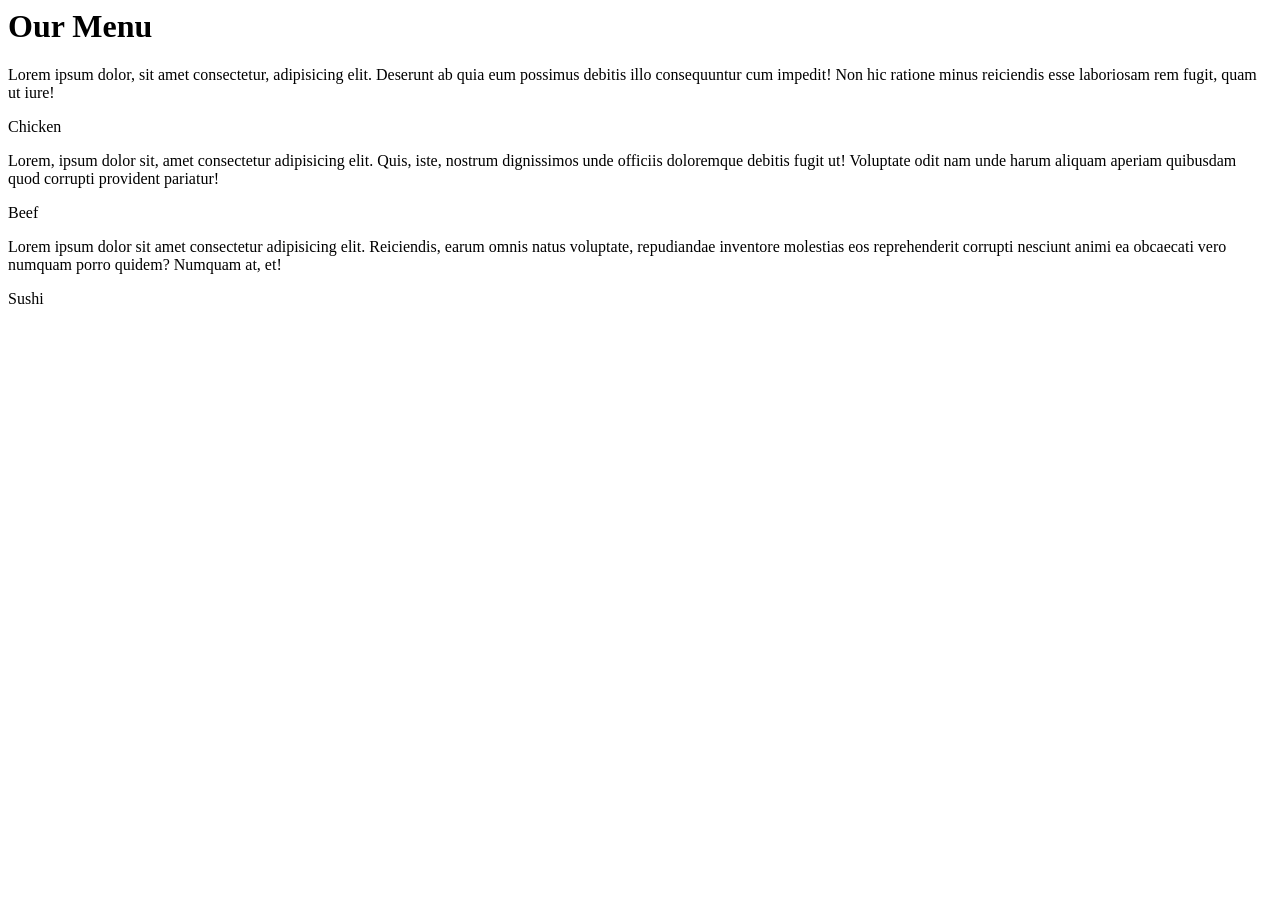
==== index.html @ 26f6525a "Add files via upload" ====
<html lang="en">
<head>
	<meta charset="UTF-8">
	<meta name="viewport" content="width=device-width, initial-scale=1.0">
	 <link rel="stylesheet" href="css/style.css">
	<title>Responsive Layout</title>



</head>
<body>
	<div class="row">
	<h1>Our Menu</h1>
  <div class="col-lg-4 col-md-6 col-sm-12" id="container">
    <p>Lorem ipsum dolor, sit amet consectetur, adipisicing elit. Deserunt ab quia eum possimus debitis illo consequuntur cum impedit! Non hic ratione minus reiciendis esse laboriosam rem fugit, quam ut iure!</p>
  	<p id="p1">Chicken</p>

  	</div>

  

  <div class="col-lg-4 col-md-6 col-sm-12" id="container"><p>Lorem, ipsum dolor sit, amet consectetur adipisicing elit. Quis, iste, nostrum dignissimos unde officiis doloremque debitis fugit ut! Voluptate odit nam unde harum aliquam aperiam quibusdam quod corrupti provident pariatur!</p>

  	<p id="p2">Beef</p>

  </div>

  <div class="col-lg-4 col-md-12 col-sm-12" id="container"><p>Lorem ipsum dolor sit amet consectetur adipisicing elit. Reiciendis, earum omnis natus voluptate, repudiandae inventore molestias eos reprehenderit corrupti nesciunt animi ea obcaecati vero numquam porro quidem? Numquam at, et!</p>

  	<p  id="p3">Sushi</p>

  </div>

	</div>	

</body>
</html>
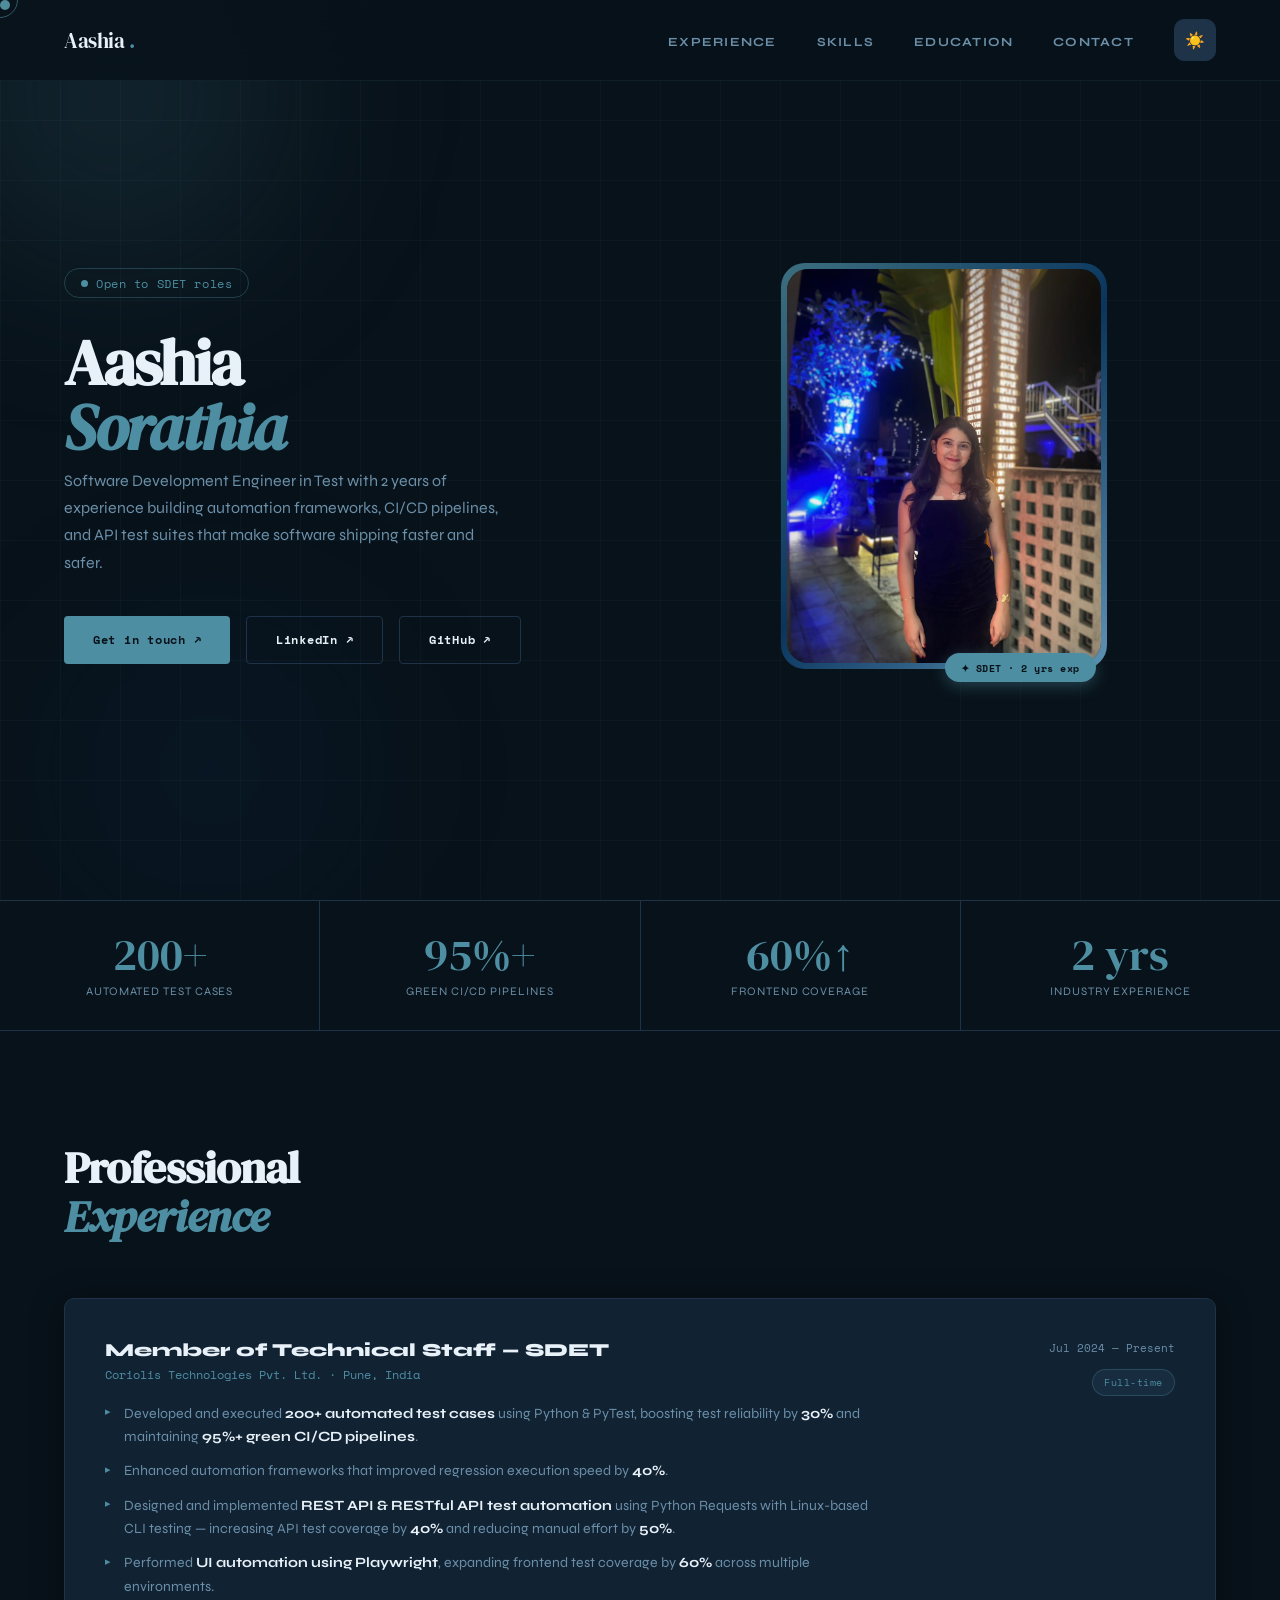
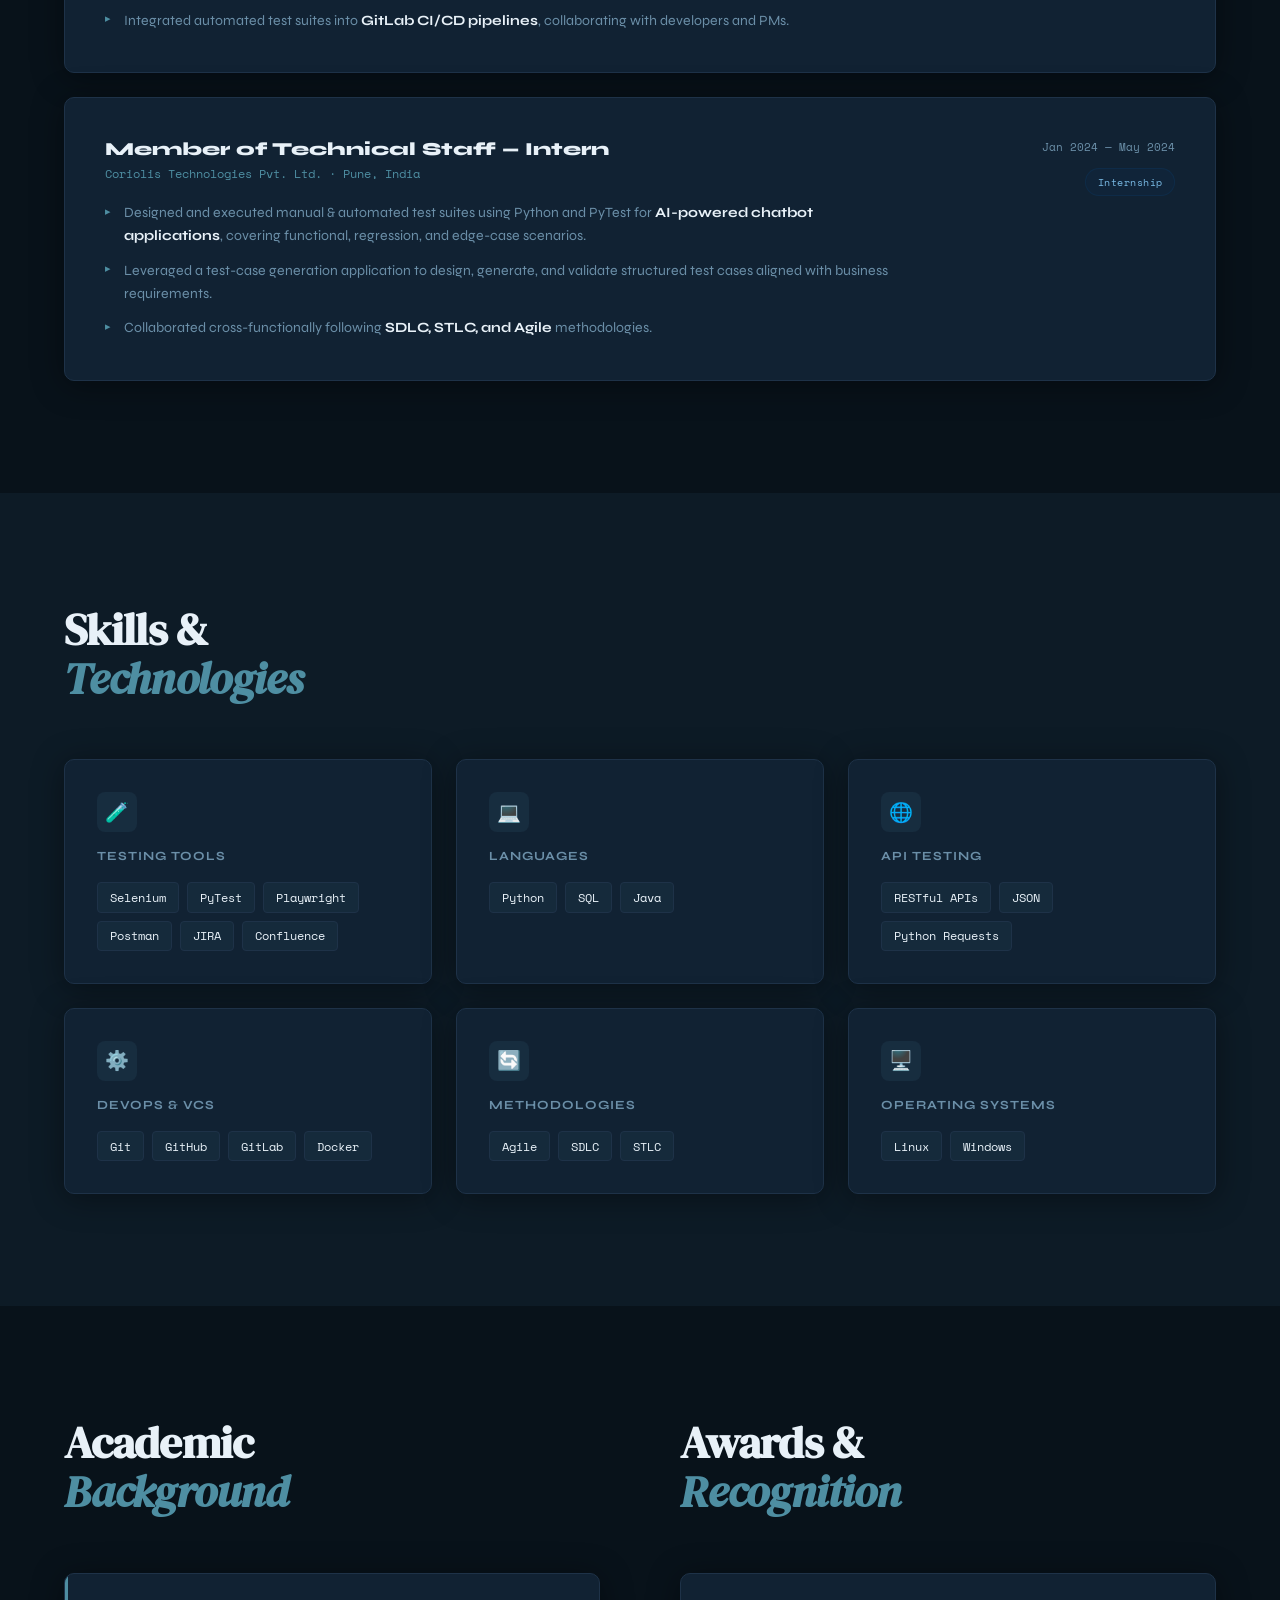
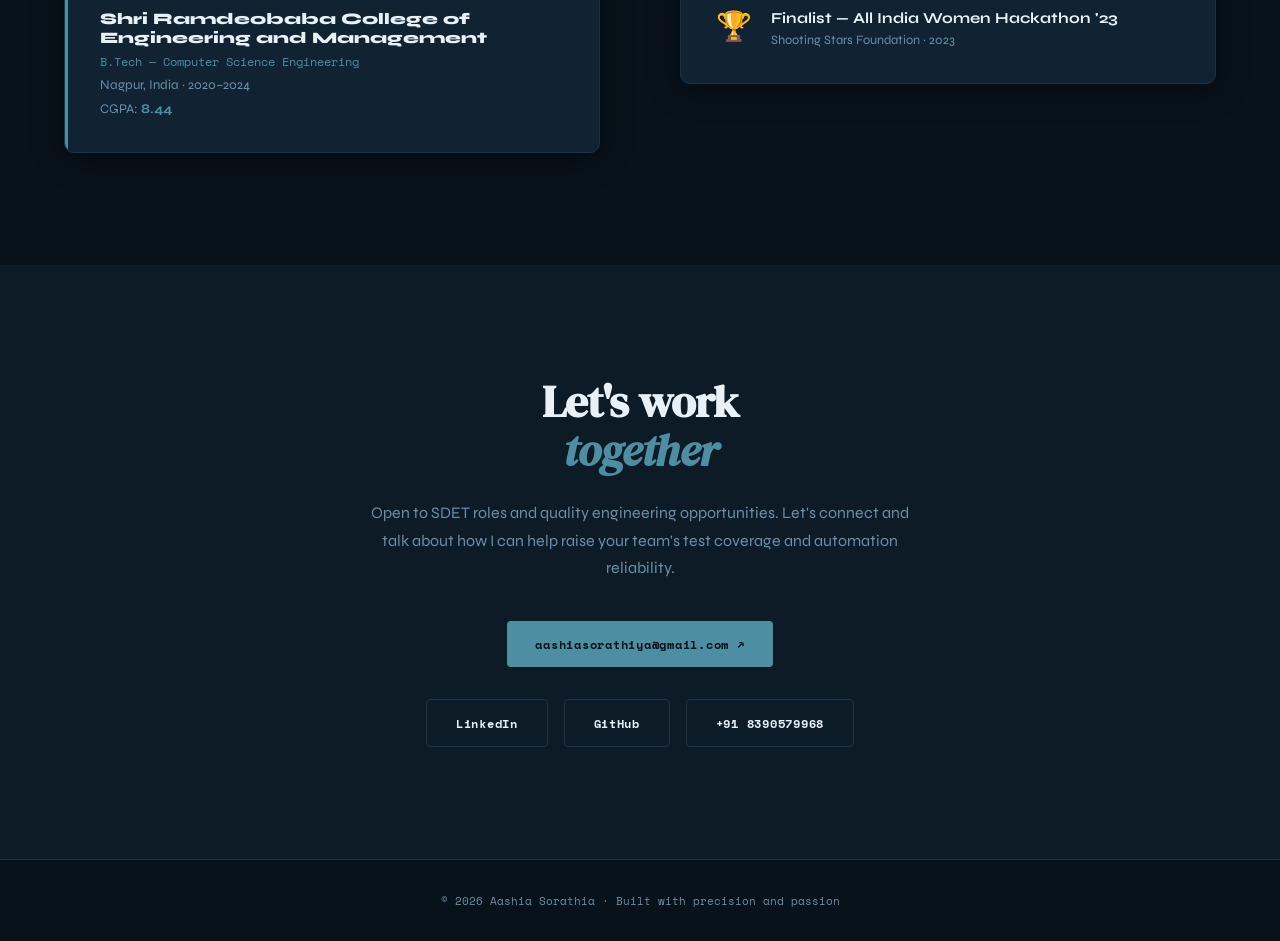
==== commit 17e44e38: "Rename aashia_sorathia_portfolio.html to index.html" ====
--- a/index.html
+++ b/index.html
@@ -1,37 +1,540 @@
-<html lang="en">
-<head>
-	<meta charset="UTF-8">
-	<meta name="viewport" content="width=device-width, initial-scale=1.0">
-	 <link rel="stylesheet" href="css/style.css">
-	<title>Responsive Layout</title>
-
-
-
-</head>
-<body>
-	<div class="row">
-	<h1>Our Menu</h1>
-  <div class="col-lg-4 col-md-6 col-sm-12" id="container">
-    <p>Lorem ipsum dolor, sit amet consectetur, adipisicing elit. Deserunt ab quia eum possimus debitis illo consequuntur cum impedit! Non hic ratione minus reiciendis esse laboriosam rem fugit, quam ut iure!</p>
-  	<p id="p1">Chicken</p>
-
-  	</div>
-
-  
-
-  <div class="col-lg-4 col-md-6 col-sm-12" id="container"><p>Lorem, ipsum dolor sit, amet consectetur adipisicing elit. Quis, iste, nostrum dignissimos unde officiis doloremque debitis fugit ut! Voluptate odit nam unde harum aliquam aperiam quibusdam quod corrupti provident pariatur!</p>
-
-  	<p id="p2">Beef</p>
-
-  </div>
-
-  <div class="col-lg-4 col-md-12 col-sm-12" id="container"><p>Lorem ipsum dolor sit amet consectetur adipisicing elit. Reiciendis, earum omnis natus voluptate, repudiandae inventore molestias eos reprehenderit corrupti nesciunt animi ea obcaecati vero numquam porro quidem? Numquam at, et!</p>
-
-  	<p  id="p3">Sushi</p>
-
-  </div>
-
-	</div>	
-
-</body>
-</html>+<!DOCTYPE html>
+<html lang="en" data-theme="dark">
+<head>
+<meta charset="UTF-8"/>
+<meta name="viewport" content="width=device-width, initial-scale=1.0"/>
+<title>Aashia Sorathia — SDET</title>
+<link href="https://fonts.googleapis.com/css2?family=DM+Serif+Display:ital@0;1&family=Space+Mono:wght@400;700&family=Syne:wght@400;500;700;800&display=swap" rel="stylesheet"/>
+<style>
+
+  /* ─── DARK THEME ─── */
+  :root, [data-theme="dark"] {
+    --bg:         #08121a;
+    --surface:    #0d1b26;
+    --card:       #112233;
+    --border:     #1e3248;
+    --accent:     #4E8EA2;
+    --accent2:    #0A4174;
+    --accent3:    #7BBDE8;
+    --text:       #e8f1f8;
+    --muted:      #6b8fa8;
+    --warm:       #f0b452;
+    --nav-bg:     rgba(8,18,26,0.82);
+    --nav-border: rgba(78,142,162,0.12);
+    --toggle-bg:  #1e3248;
+    --shadow:     0 4px 32px rgba(0,0,0,0.4);
+  }
+
+  /* ─── LIGHT THEME ─── */
+  [data-theme="light"] {
+    --bg:         #f0f6fa;
+    --surface:    #e2ecf4;
+    --card:       #ffffff;
+    --border:     #bdd4e4;
+    --accent:     #4E8EA2;
+    --accent2:    #0A4174;
+    --accent3:    #2e7ab0;
+    --text:       #0a1f2e;
+    --muted:      #4a6d85;
+    --warm:       #c47a1a;
+    --nav-bg:     rgba(240,246,250,0.88);
+    --nav-border: rgba(78,142,162,0.18);
+    --toggle-bg:  #bdd4e4;
+    --shadow:     0 4px 24px rgba(10,65,116,0.08);
+  }
+
+  *, *::before, *::after { box-sizing: border-box; margin: 0; padding: 0; }
+  html { scroll-behavior: smooth; }
+  body {
+    background: var(--bg); color: var(--text);
+    font-family: 'Syne', sans-serif;
+    overflow-x: hidden; cursor: none;
+    transition: background 0.4s, color 0.4s;
+  }
+
+  /* ── CURSOR ── */
+  .cursor {
+    width: 10px; height: 10px; background: var(--accent);
+    border-radius: 50%; position: fixed; top: 0; left: 0;
+    pointer-events: none; z-index: 9999;
+    transition: transform 0.1s; mix-blend-mode: exclusion;
+  }
+  .cursor-ring {
+    width: 36px; height: 36px; border: 1.5px solid var(--accent);
+    border-radius: 50%; position: fixed; top: 0; left: 0;
+    pointer-events: none; z-index: 9998;
+    transition: transform 0.25s; mix-blend-mode: exclusion; opacity: 0.6;
+  }
+
+  /* ── NAV ── */
+  nav {
+    position: fixed; top: 0; left: 0; right: 0; z-index: 100;
+    padding: 1.2rem 4rem;
+    display: flex; justify-content: space-between; align-items: center;
+    backdrop-filter: blur(18px);
+    background: var(--nav-bg); border-bottom: 1px solid var(--nav-border);
+    transition: background 0.4s, border-color 0.4s;
+  }
+  .nav-logo {
+    font-family: 'DM Serif Display', serif; font-size: 1.3rem;
+    letter-spacing: -0.02em; color: var(--text); text-decoration: none;
+  }
+  .nav-logo span { color: var(--accent); }
+  .nav-right { display: flex; align-items: center; gap: 2.5rem; }
+  .nav-links { display: flex; gap: 2.5rem; list-style: none; }
+  .nav-links a {
+    color: var(--muted); text-decoration: none; font-size: 0.78rem;
+    font-weight: 700; letter-spacing: 0.1em; text-transform: uppercase;
+    transition: color 0.2s; cursor: none;
+  }
+  .nav-links a:hover { color: var(--accent); }
+  .theme-toggle {
+    width: 42px; height: 42px; border-radius: 10px;
+    border: 1px solid var(--border); background: var(--toggle-bg);
+    display: flex; align-items: center; justify-content: center;
+    font-size: 1rem; cursor: none; transition: all 0.3s;
+  }
+  .theme-toggle:hover { border-color: var(--accent); transform: scale(1.08); }
+
+  /* ── HERO ── */
+  #hero {
+    min-height: 100vh;
+    display: grid; grid-template-columns: 1fr 1fr;
+    align-items: center; padding: 6rem 4rem 4rem;
+    gap: 4rem; overflow: hidden; position: relative;
+  }
+  .hero-bg-grid {
+    position: absolute; inset: 0;
+    background-image:
+      linear-gradient(rgba(78,142,162,0.05) 1px, transparent 1px),
+      linear-gradient(90deg, rgba(78,142,162,0.05) 1px, transparent 1px);
+    background-size: 60px 60px; pointer-events: none; z-index: 0;
+  }
+  .glow-orb {
+    position: absolute; border-radius: 50%;
+    filter: blur(90px); pointer-events: none; z-index: 0;
+  }
+  .orb1 { width: 350px; height: 350px; background: rgba(78,142,162,0.15); top: -80px; left: -60px; }
+  .orb2 { width: 260px; height: 260px; background: rgba(10,65,116,0.15); bottom: 0; left: 80px; }
+
+  .hero-left { position: relative; z-index: 2; max-width: 560px; }
+  .hero-tag {
+    display: inline-flex; align-items: center; gap: 0.5rem;
+    font-family: 'Space Mono', monospace; font-size: 0.72rem;
+    color: var(--accent); border: 1px solid rgba(78,142,162,0.35);
+    border-radius: 100px; padding: 0.35rem 1rem; margin-bottom: 2rem;
+    letter-spacing: 0.05em;
+  }
+  .hero-tag::before {
+    content: ''; width: 7px; height: 7px;
+    background: var(--accent); border-radius: 50%;
+    animation: pulse 2s ease-in-out infinite;
+  }
+  @keyframes pulse {
+    0%,100% { opacity: 1; transform: scale(1); }
+    50% { opacity: 0.4; transform: scale(0.8); }
+  }
+  h1 {
+    font-family: 'DM Serif Display', serif;
+    font-size: clamp(3rem, 5vw, 5.5rem);
+    line-height: 1.02; letter-spacing: -0.03em; margin-bottom: 0.4rem;
+  }
+  h1 em { font-style: italic; color: var(--accent); }
+  .hero-sub {
+    font-size: 1rem; color: var(--muted);
+    margin-bottom: 2.5rem; line-height: 1.7; max-width: 440px;
+  }
+  .hero-cta { display: flex; gap: 1rem; flex-wrap: wrap; }
+  .btn {
+    display: inline-flex; align-items: center; gap: 0.5rem;
+    font-family: 'Space Mono', monospace; font-size: 0.78rem;
+    font-weight: 700; letter-spacing: 0.06em;
+    padding: 0.85rem 1.8rem; border-radius: 4px;
+    text-decoration: none; cursor: none; transition: all 0.2s;
+  }
+  .btn-primary { background: var(--accent); color: #fff; }
+  [data-theme="dark"] .btn-primary { color: #08121a; }
+  .btn-primary:hover { background: #3a7a8e; transform: translateY(-2px); }
+  .btn-ghost { border: 1px solid var(--border); color: var(--text); background: transparent; }
+  .btn-ghost:hover { border-color: var(--accent); color: var(--accent); transform: translateY(-2px); }
+
+  /* ── PHOTO ── */
+  .hero-right {
+    position: relative; z-index: 2;
+    display: flex; justify-content: center; align-items: center;
+  }
+  .hero-photo-wrap {
+    position: relative; width: 320px; height: 400px;
+    flex-shrink: 0; isolation: isolate;
+  }
+  /* Gradient ring frame — sits BEHIND photo */
+  .photo-frame {
+    position: absolute; inset: -3px; border-radius: 24px;
+    background: linear-gradient(135deg, var(--accent), var(--accent2), var(--accent3));
+    z-index: 1; opacity: 0.75;
+  }
+  /* White/card gap between frame and image */
+  .photo-frame-gap {
+    position: absolute; inset: 3px; border-radius: 21px;
+    background: var(--card); z-index: 2;
+  }
+  /* Actual image container — clips cleanly */
+  .photo-img-clip {
+    position: absolute; inset: 3px; border-radius: 21px;
+    overflow: hidden; z-index: 3;
+  }
+  /* ✅ The image — NO blue tint, NO filters, NO borders */
+  .photo-img-clip img {
+    width: 100%; height: 100%;
+    object-fit: cover; object-position: center top;
+    display: block;
+    filter: none;
+    -webkit-filter: none;
+    image-rendering: auto;
+    border: none; outline: none;
+  }
+  .photo-badge {
+    position: absolute; bottom: -16px; right: 8px; z-index: 5;
+    background: var(--accent); color: #fff;
+    font-family: 'Space Mono', monospace; font-size: 0.65rem;
+    font-weight: 700; padding: 0.4rem 1rem; border-radius: 100px;
+    letter-spacing: 0.05em; white-space: nowrap;
+    box-shadow: 0 4px 16px rgba(78,142,162,0.4);
+  }
+  [data-theme="dark"] .photo-badge { color: #08121a; }
+
+  /* ── STATS ── */
+  .stats-bar {
+    display: grid; grid-template-columns: repeat(4, 1fr);
+    gap: 1px; background: var(--border);
+    border-top: 1px solid var(--border);
+    border-bottom: 1px solid var(--border);
+    position: relative; z-index: 2;
+    transition: background 0.4s;
+  }
+  .stat {
+    background: var(--bg); padding: 2rem 2.5rem;
+    text-align: center; transition: background 0.4s;
+  }
+  .stat-val {
+    font-family: 'DM Serif Display', serif; font-size: 2.8rem;
+    color: var(--accent); line-height: 1; margin-bottom: 0.4rem;
+  }
+  .stat-label {
+    font-size: 0.72rem; color: var(--muted);
+    letter-spacing: 0.08em; text-transform: uppercase;
+  }
+
+  /* ── SECTIONS ── */
+  section { position: relative; z-index: 2; }
+  #experience { padding: 7rem 4rem; }
+  #skills { padding: 7rem 4rem; background: var(--surface); transition: background 0.4s; }
+  #edu-ach { padding: 7rem 4rem; display: grid; grid-template-columns: 1fr 1fr; gap: 5rem; align-items: start; }
+  #contact { padding: 7rem 4rem; background: var(--surface); text-align: center; transition: background 0.4s; }
+
+  .section-title {
+    font-family: 'DM Serif Display', serif;
+    font-size: clamp(2rem, 3.5vw, 3.2rem);
+    letter-spacing: -0.02em; margin-bottom: 3.5rem; line-height: 1.1;
+  }
+  .section-title em { font-style: italic; color: var(--accent); }
+
+  /* ── EXP CARDS ── */
+  .exp-grid { display: grid; gap: 1.5rem; }
+  .exp-card {
+    background: var(--card); border: 1px solid var(--border);
+    border-radius: 10px; padding: 2.5rem;
+    display: grid; grid-template-columns: 3fr 1fr; gap: 1.5rem;
+    transition: border-color 0.2s, transform 0.2s, background 0.4s;
+    box-shadow: var(--shadow);
+  }
+  .exp-card:hover { border-color: var(--accent); transform: translateY(-3px); }
+  .exp-role { font-size: 1.15rem; font-weight: 800; margin-bottom: 0.3rem; }
+  .exp-company {
+    font-family: 'Space Mono', monospace; font-size: 0.75rem;
+    color: var(--accent); margin-bottom: 1.2rem;
+  }
+  .exp-bullets { list-style: none; display: flex; flex-direction: column; gap: 0.7rem; }
+  .exp-bullets li {
+    font-size: 0.88rem; color: var(--muted);
+    line-height: 1.65; padding-left: 1.2rem; position: relative;
+  }
+  .exp-bullets li::before {
+    content: '▸'; position: absolute; left: 0;
+    color: var(--accent); font-size: 0.7rem; top: 0.12em;
+  }
+  .exp-bullets strong { color: var(--text); }
+  .exp-meta { text-align: right; }
+  .exp-period {
+    font-family: 'Space Mono', monospace; font-size: 0.7rem;
+    color: var(--muted); margin-bottom: 0.8rem;
+  }
+  .exp-badge {
+    display: inline-block; background: rgba(78,142,162,0.1);
+    color: var(--accent); border: 1px solid rgba(78,142,162,0.3);
+    font-family: 'Space Mono', monospace; font-size: 0.65rem;
+    padding: 0.3rem 0.7rem; border-radius: 100px; letter-spacing: 0.05em;
+  }
+  .exp-badge.intern {
+    background: rgba(10,65,116,0.1); color: var(--accent3);
+    border-color: rgba(10,65,116,0.25);
+  }
+
+  /* ── SKILLS ── */
+  .skills-grid { display: grid; grid-template-columns: repeat(3,1fr); gap: 1.5rem; margin-top: 3.5rem; }
+  .skill-cat {
+    background: var(--card); border: 1px solid var(--border);
+    border-radius: 10px; padding: 2rem;
+    transition: border-color 0.2s, transform 0.2s, background 0.4s;
+    box-shadow: var(--shadow);
+  }
+  .skill-cat:hover { border-color: var(--accent); transform: translateY(-3px); }
+  .skill-cat-icon {
+    width: 40px; height: 40px; border-radius: 8px;
+    background: rgba(78,142,162,0.1);
+    display: flex; align-items: center; justify-content: center;
+    font-size: 1.2rem; margin-bottom: 1rem;
+  }
+  .skill-cat-title {
+    font-size: 0.78rem; font-weight: 700; letter-spacing: 0.08em;
+    text-transform: uppercase; color: var(--muted); margin-bottom: 1.2rem;
+  }
+  .skill-tags { display: flex; flex-wrap: wrap; gap: 0.5rem; }
+  .skill-tag {
+    font-family: 'Space Mono', monospace; font-size: 0.72rem;
+    color: var(--text); background: rgba(78,142,162,0.07);
+    border: 1px solid var(--border);
+    padding: 0.35rem 0.75rem; border-radius: 4px;
+  }
+
+  /* ── EDU & ACH ── */
+  .edu-card {
+    background: var(--card); border: 1px solid var(--border);
+    border-radius: 10px; padding: 2.2rem; margin-top: 2rem;
+    position: relative; overflow: hidden;
+    box-shadow: var(--shadow); transition: background 0.4s;
+  }
+  .edu-card::before {
+    content: ''; position: absolute; left: 0; top: 0; bottom: 0;
+    width: 3px; background: var(--accent);
+  }
+  .edu-name { font-size: 1rem; font-weight: 800; margin-bottom: 0.4rem; }
+  .edu-deg { font-family: 'Space Mono', monospace; font-size: 0.75rem; color: var(--accent); margin-bottom: 0.4rem; }
+  .edu-detail { font-size: 0.83rem; color: var(--muted); }
+  .ach-card {
+    background: var(--card); border: 1px solid var(--border);
+    border-radius: 10px; padding: 2.2rem; margin-top: 2rem;
+    display: flex; align-items: flex-start; gap: 1.2rem;
+    transition: border-color 0.2s, background 0.4s; box-shadow: var(--shadow);
+  }
+  .ach-card:hover { border-color: var(--warm); }
+  .ach-icon { font-size: 1.8rem; flex-shrink: 0; }
+  .ach-title { font-size: 0.95rem; font-weight: 700; margin-bottom: 0.3rem; }
+  .ach-sub { font-size: 0.8rem; color: var(--muted); }
+
+  /* ── CONTACT ── */
+  .contact-inner { max-width: 560px; margin: 0 auto; }
+  .contact-desc { font-size: 1rem; color: var(--muted); line-height: 1.7; margin: 1.5rem 0 2.5rem; }
+  .contact-links { display: flex; justify-content: center; gap: 1rem; flex-wrap: wrap; margin-top: 2rem; }
+
+  /* ── FOOTER ── */
+  footer {
+    text-align: center; padding: 2rem;
+    font-family: 'Space Mono', monospace; font-size: 0.7rem;
+    color: var(--muted); border-top: 1px solid var(--border);
+    transition: border-color 0.4s;
+  }
+
+  /* ── ANIMATIONS ── */
+  .fade-up { opacity: 0; transform: translateY(28px); transition: opacity 0.6s, transform 0.6s; }
+  .fade-up.visible { opacity: 1; transform: translateY(0); }
+
+  /* ── RESPONSIVE ── */
+  @media (max-width: 900px) {
+    nav { padding: 1rem 1.5rem; }
+    .nav-links { gap: 1rem; }
+    #hero { grid-template-columns: 1fr; padding: 6rem 1.5rem 3rem; }
+    .hero-right { order: -1; margin-bottom: 2rem; }
+    .hero-photo-wrap { width: 200px; height: 250px; }
+    .stats-bar { grid-template-columns: 1fr 1fr; }
+    #experience, #skills, #contact { padding: 5rem 1.5rem; }
+    .skills-grid { grid-template-columns: 1fr 1fr; }
+    #edu-ach { grid-template-columns: 1fr; padding: 5rem 1.5rem; gap: 3rem; }
+    .exp-card { grid-template-columns: 1fr; }
+    .exp-meta { text-align: left; }
+  }
+  @media (max-width: 500px) {
+    .skills-grid { grid-template-columns: 1fr; }
+    .nav-links { display: none; }
+  }
+</style>
+</head>
+<body>
+
+<div class="cursor" id="cursor"></div>
+<div class="cursor-ring" id="cursorRing"></div>
+
+<nav>
+  <a href="#hero" class="nav-logo">Aashia <span>.</span></a>
+  <div class="nav-right">
+    <ul class="nav-links">
+      <li><a href="#experience">Experience</a></li>
+      <li><a href="#skills">Skills</a></li>
+      <li><a href="#edu-ach">Education</a></li>
+      <li><a href="#contact">Contact</a></li>
+    </ul>
+    <button class="theme-toggle" id="themeToggle" aria-label="Toggle theme">☀️</button>
+  </div>
+</nav>
+
+<section id="hero">
+  <div class="hero-bg-grid"></div>
+  <div class="glow-orb orb1"></div>
+  <div class="glow-orb orb2"></div>
+
+  <div class="hero-left fade-up">
+    <div class="hero-tag">Open to SDET roles</div>
+    <h1>Aashia<br><em>Sorathia</em></h1>
+    <p class="hero-sub">
+      Software Development Engineer in Test with 2 years of experience building automation frameworks, CI/CD pipelines, and API test suites that make software shipping faster and safer.
+    </p>
+    <div class="hero-cta">
+      <a href="#contact" class="btn btn-primary">Get in touch ↗</a>
+      <a href="https://www.linkedin.com/in/aashia-sorathia-327803216/" target="_blank" class="btn btn-ghost">LinkedIn ↗</a>
+      <a href="https://github.com/aashiasorathia" target="_blank" class="btn btn-ghost">GitHub ↗</a>
+    </div>
+  </div>
+
+  <div class="hero-right fade-up">
+    <div class="hero-photo-wrap">
+      <div class="photo-frame"></div>
+      <div class="photo-frame-gap"></div>
+      <div class="photo-img-clip">
+        <img src="aashia_img.jpeg" alt="Aashia Sorathia"/>
+      </div>
+      <div class="photo-badge">✦ SDET · 2 yrs exp</div>
+    </div>
+  </div>
+</section>
+
+<div class="stats-bar">
+  <div class="stat fade-up"><div class="stat-val">200+</div><div class="stat-label">Automated Test Cases</div></div>
+  <div class="stat fade-up"><div class="stat-val">95%+</div><div class="stat-label">Green CI/CD Pipelines</div></div>
+  <div class="stat fade-up"><div class="stat-val">60%↑</div><div class="stat-label">Frontend Coverage</div></div>
+  <div class="stat fade-up"><div class="stat-val">2 yrs</div><div class="stat-label">Industry Experience</div></div>
+</div>
+
+<section id="experience">
+  <h2 class="section-title">Professional<br><em>Experience</em></h2>
+  <div class="exp-grid">
+    <div class="exp-card fade-up">
+      <div>
+        <div class="exp-role">Member of Technical Staff — SDET</div>
+        <div class="exp-company">Coriolis Technologies Pvt. Ltd. · Pune, India</div>
+        <ul class="exp-bullets">
+          <li>Developed and executed <strong>200+ automated test cases</strong> using Python & PyTest, boosting test reliability by <strong>30%</strong> and maintaining <strong>95%+ green CI/CD pipelines</strong>.</li>
+          <li>Enhanced automation frameworks that improved regression execution speed by <strong>40%</strong>.</li>
+          <li>Designed and implemented <strong>REST API & RESTful API test automation</strong> using Python Requests with Linux-based CLI testing — increasing API test coverage by <strong>40%</strong> and reducing manual effort by <strong>50%</strong>.</li>
+          <li>Performed <strong>UI automation using Playwright</strong>, expanding frontend test coverage by <strong>60%</strong> across multiple environments.</li>
+          <li>Integrated automated test suites into <strong>GitLab CI/CD pipelines</strong>, collaborating with developers and PMs.</li>
+        </ul>
+      </div>
+      <div class="exp-meta">
+        <div class="exp-period">Jul 2024 — Present</div>
+        <span class="exp-badge">Full-time</span>
+      </div>
+    </div>
+    <div class="exp-card fade-up">
+      <div>
+        <div class="exp-role">Member of Technical Staff — Intern</div>
+        <div class="exp-company">Coriolis Technologies Pvt. Ltd. · Pune, India</div>
+        <ul class="exp-bullets">
+          <li>Designed and executed manual & automated test suites using Python and PyTest for <strong>AI-powered chatbot applications</strong>, covering functional, regression, and edge-case scenarios.</li>
+          <li>Leveraged a test-case generation application to design, generate, and validate structured test cases aligned with business requirements.</li>
+          <li>Collaborated cross-functionally following <strong>SDLC, STLC, and Agile</strong> methodologies.</li>
+        </ul>
+      </div>
+      <div class="exp-meta">
+        <div class="exp-period">Jan 2024 — May 2024</div>
+        <span class="exp-badge intern">Internship</span>
+      </div>
+    </div>
+  </div>
+</section>
+
+<section id="skills">
+  <h2 class="section-title">Skills &amp;<br><em>Technologies</em></h2>
+  <div class="skills-grid">
+    <div class="skill-cat fade-up"><div class="skill-cat-icon">🧪</div><div class="skill-cat-title">Testing Tools</div><div class="skill-tags"><span class="skill-tag">Selenium</span><span class="skill-tag">PyTest</span><span class="skill-tag">Playwright</span><span class="skill-tag">Postman</span><span class="skill-tag">JIRA</span><span class="skill-tag">Confluence</span></div></div>
+    <div class="skill-cat fade-up"><div class="skill-cat-icon">💻</div><div class="skill-cat-title">Languages</div><div class="skill-tags"><span class="skill-tag">Python</span><span class="skill-tag">SQL</span><span class="skill-tag">Java</span></div></div>
+    <div class="skill-cat fade-up"><div class="skill-cat-icon">🌐</div><div class="skill-cat-title">API Testing</div><div class="skill-tags"><span class="skill-tag">RESTful APIs</span><span class="skill-tag">JSON</span><span class="skill-tag">Python Requests</span></div></div>
+    <div class="skill-cat fade-up"><div class="skill-cat-icon">⚙️</div><div class="skill-cat-title">DevOps &amp; VCS</div><div class="skill-tags"><span class="skill-tag">Git</span><span class="skill-tag">GitHub</span><span class="skill-tag">GitLab</span><span class="skill-tag">Docker</span></div></div>
+    <div class="skill-cat fade-up"><div class="skill-cat-icon">🔄</div><div class="skill-cat-title">Methodologies</div><div class="skill-tags"><span class="skill-tag">Agile</span><span class="skill-tag">SDLC</span><span class="skill-tag">STLC</span></div></div>
+    <div class="skill-cat fade-up"><div class="skill-cat-icon">🖥️</div><div class="skill-cat-title">Operating Systems</div><div class="skill-tags"><span class="skill-tag">Linux</span><span class="skill-tag">Windows</span></div></div>
+  </div>
+</section>
+
+<section id="edu-ach">
+  <div>
+    <h2 class="section-title">Academic<br><em>Background</em></h2>
+    <div class="edu-card fade-up">
+      <div class="edu-name">Shri Ramdeobaba College of Engineering and Management</div>
+      <div class="edu-deg">B.Tech — Computer Science Engineering</div>
+      <div class="edu-detail">Nagpur, India · 2020–2024</div>
+      <div class="edu-detail" style="margin-top:0.5rem;">CGPA: <strong style="color:var(--accent)">8.44</strong></div>
+    </div>
+  </div>
+  <div>
+    <h2 class="section-title">Awards &amp;<br><em>Recognition</em></h2>
+    <div class="ach-card fade-up">
+      <div class="ach-icon">🏆</div>
+      <div>
+        <div class="ach-title">Finalist — All India Women Hackathon '23</div>
+        <div class="ach-sub">Shooting Stars Foundation · 2023</div>
+      </div>
+    </div>
+  </div>
+</section>
+
+<section id="contact">
+  <div class="contact-inner">
+    <h2 class="section-title" style="margin-bottom:0">Let's work<br><em>together</em></h2>
+    <p class="contact-desc">Open to SDET roles and quality engineering opportunities. Let's connect and talk about how I can help raise your team's test coverage and automation reliability.</p>
+    <a href="mailto:aashiasorathiya@gmail.com" class="btn btn-primary" style="margin:0 auto;display:inline-flex;">aashiasorathiya@gmail.com ↗</a>
+    <div class="contact-links">
+      <a href="https://www.linkedin.com/in/aashia-sorathia-327803216/" target="_blank" class="btn btn-ghost">LinkedIn</a>
+      <a href="https://github.com/aashiasorathia" target="_blank" class="btn btn-ghost">GitHub</a>
+      <a href="tel:+918390579968" class="btn btn-ghost">+91 8390579968</a>
+    </div>
+  </div>
+</section>
+
+<footer><p>© 2026 Aashia Sorathia · Built with precision and passion</p></footer>
+
+<script>
+  // Cursor
+  const cursor = document.getElementById('cursor');
+  const ring   = document.getElementById('cursorRing');
+  let mx=0,my=0,rx=0,ry=0;
+  document.addEventListener('mousemove', e => {
+    mx=e.clientX; my=e.clientY;
+    cursor.style.transform=`translate(${mx-5}px,${my-5}px)`;
+  });
+  (function loop(){ rx+=(mx-rx)*0.15; ry+=(my-ry)*0.15; ring.style.transform=`translate(${rx-18}px,${ry-18}px)`; requestAnimationFrame(loop); })();
+
+  // Theme
+  const html = document.documentElement;
+  const btn  = document.getElementById('themeToggle');
+  let dark   = localStorage.getItem('theme') !== 'light';
+  function apply(){ html.setAttribute('data-theme', dark?'dark':'light'); btn.textContent=dark?'☀️':'🌙'; localStorage.setItem('theme',dark?'dark':'light'); }
+  apply();
+  btn.addEventListener('click', ()=>{ dark=!dark; apply(); });
+
+  // Scroll reveal
+  const obs = new IntersectionObserver(entries=>{
+    entries.forEach((e,i)=>{ if(e.isIntersecting){ setTimeout(()=>e.target.classList.add('visible'),i*80); obs.unobserve(e.target); } });
+  },{threshold:0.1});
+  document.querySelectorAll('.fade-up').forEach(el=>obs.observe(el));
+</script>
+</body>
+</html>
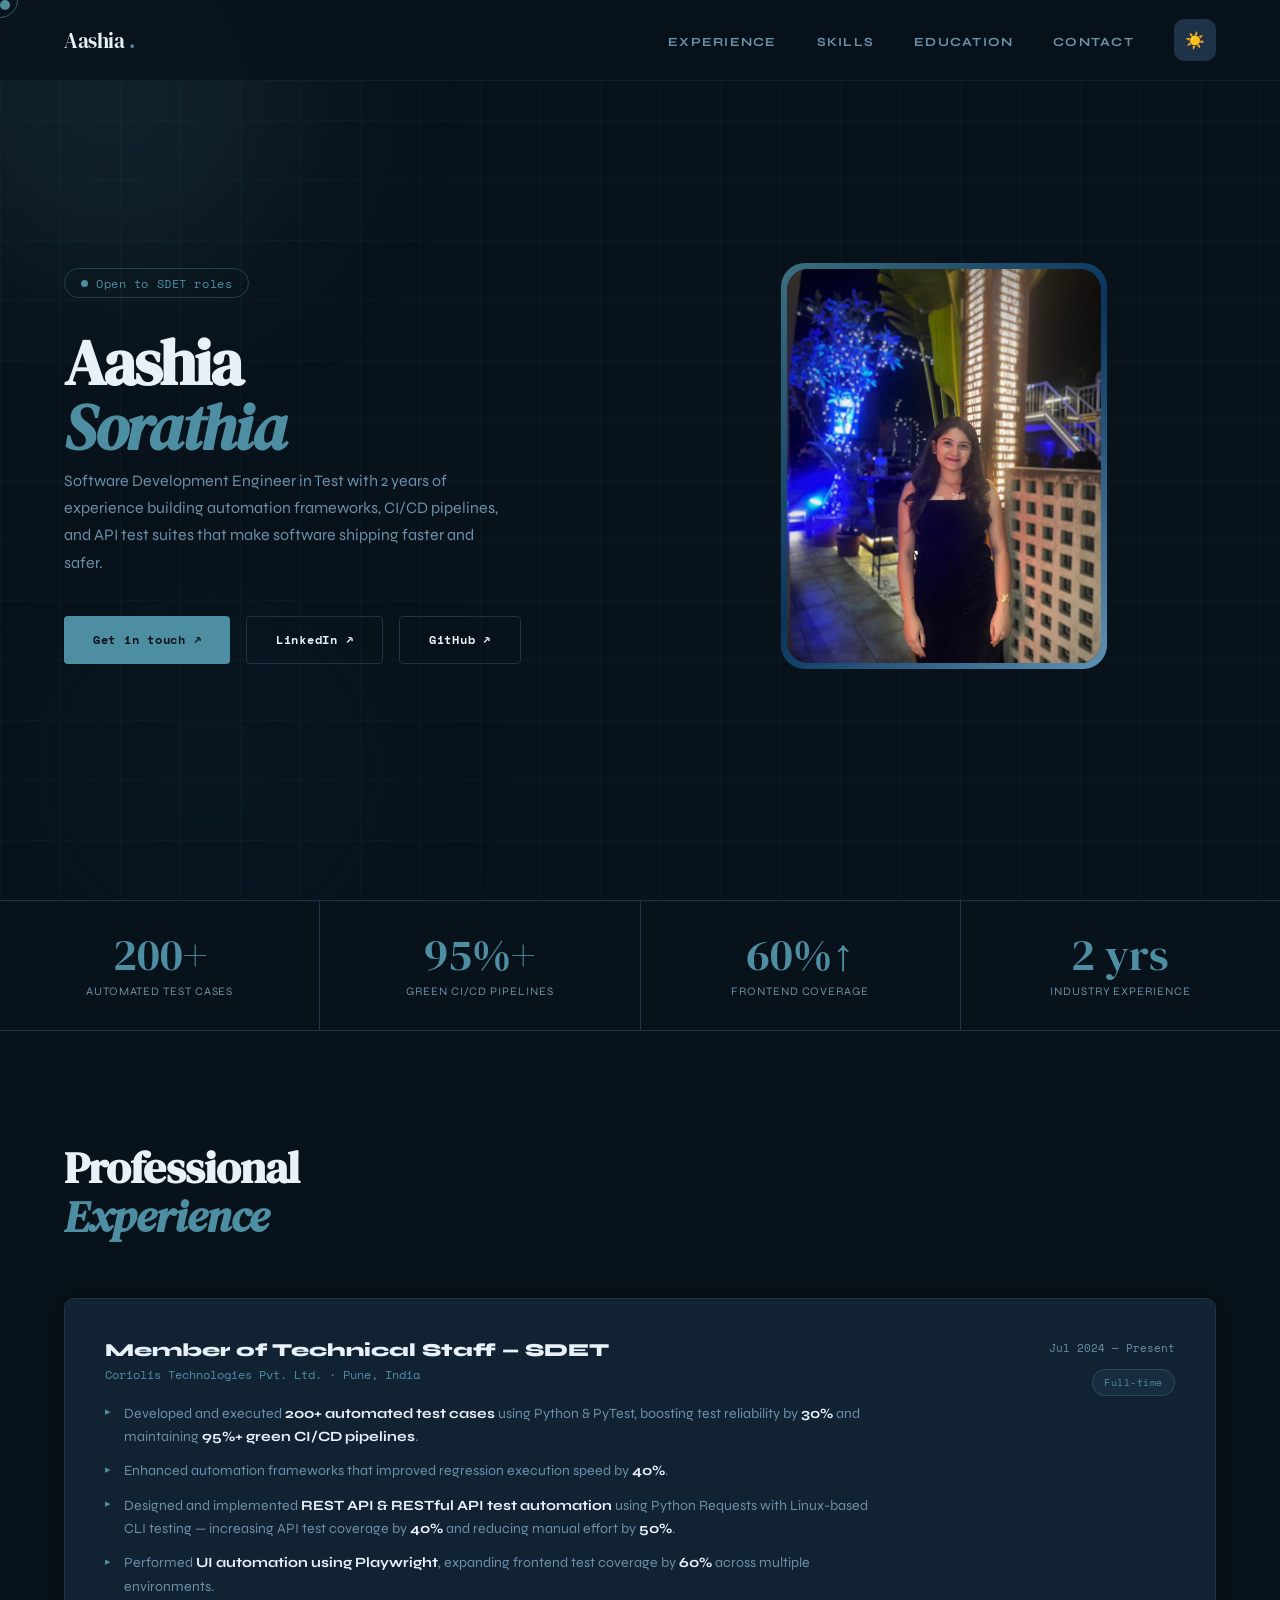
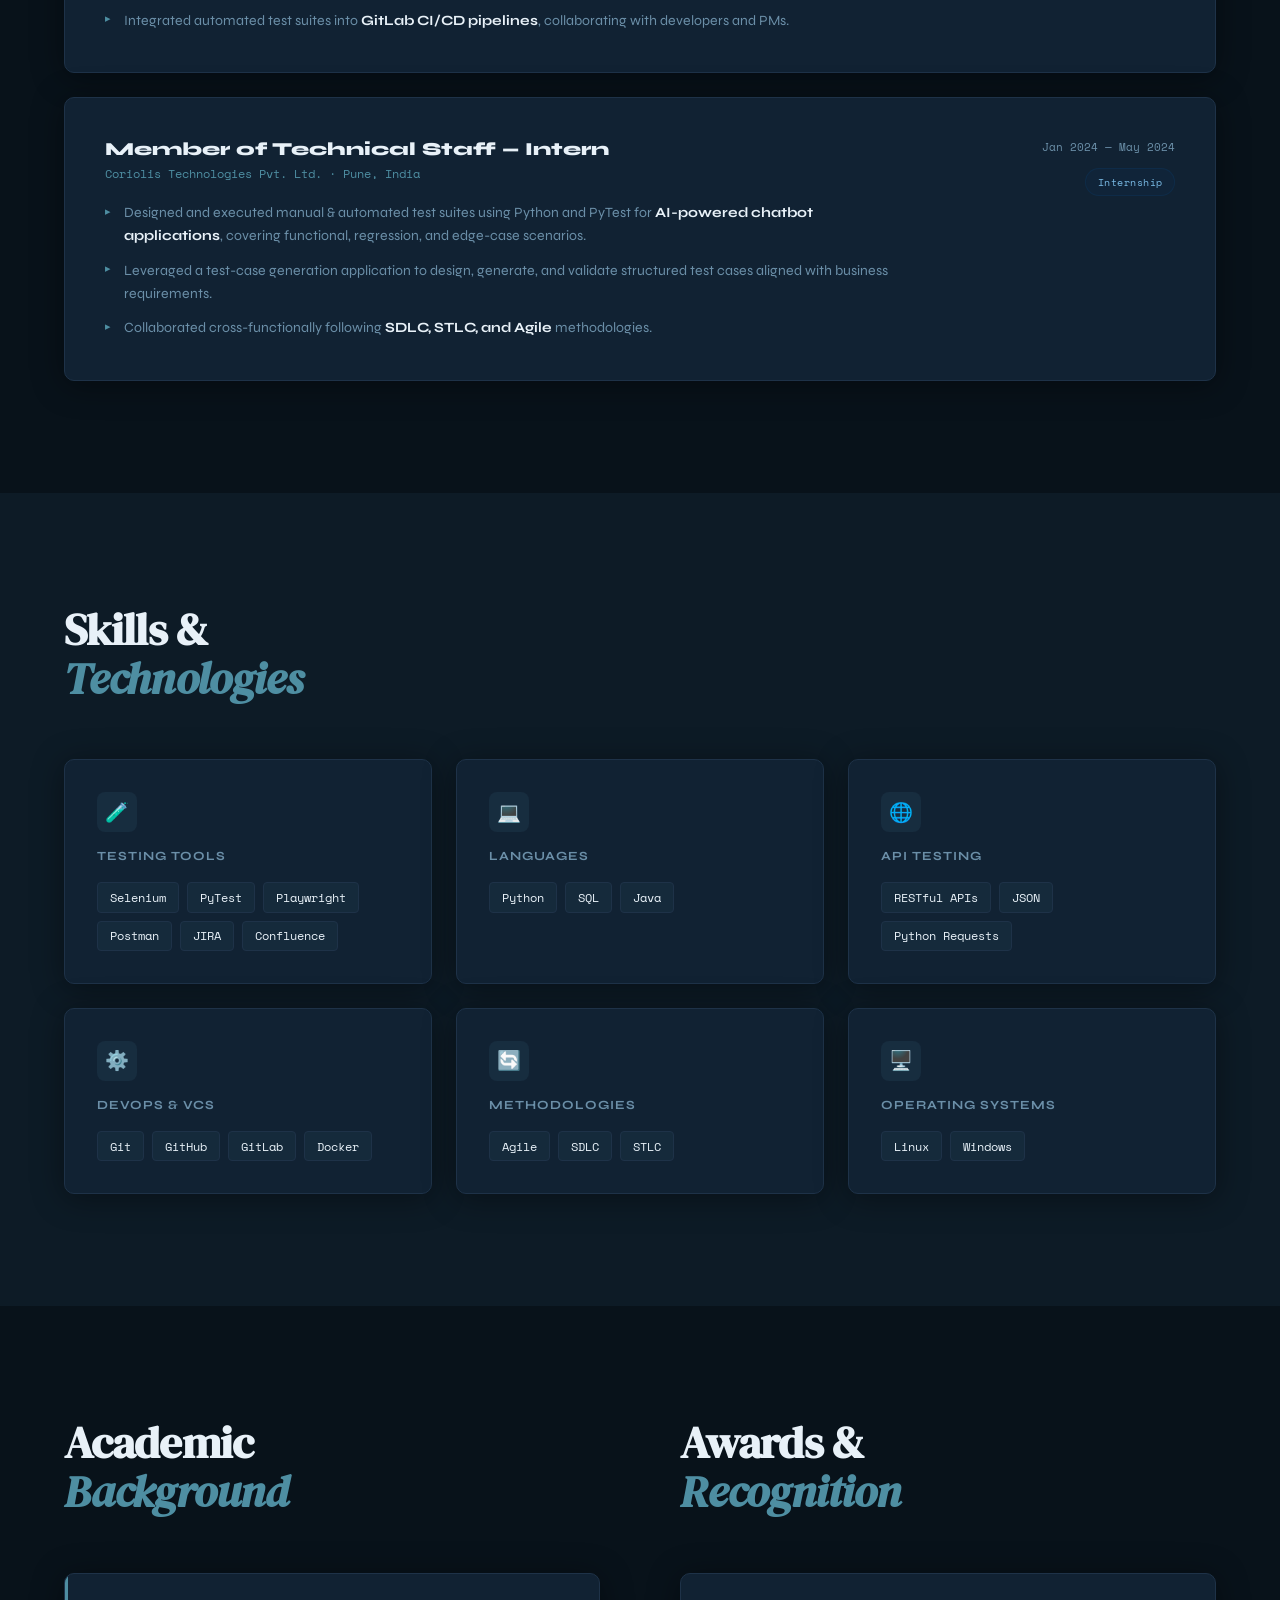
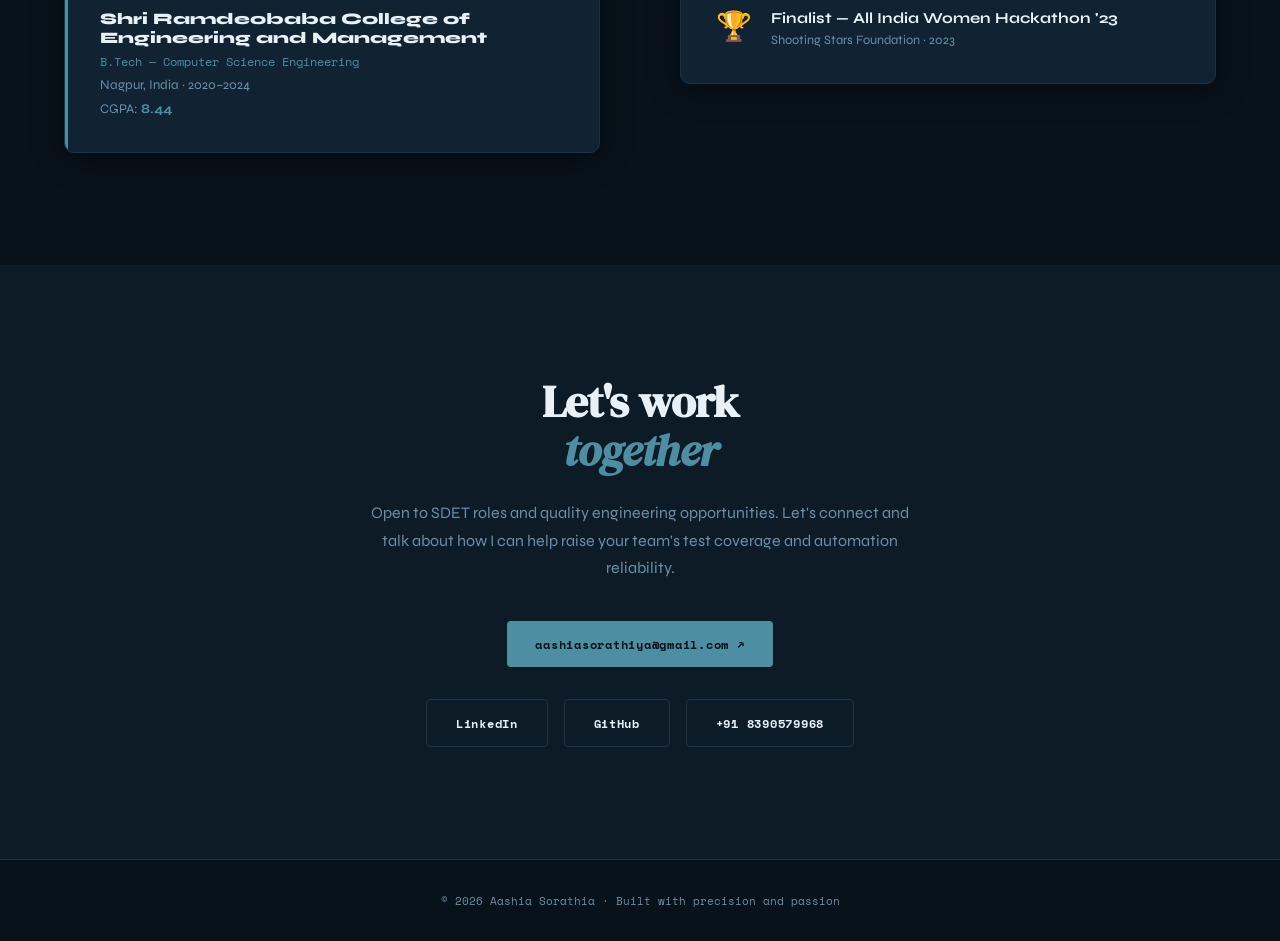
==== commit 04e7b7af: "Update index.html" ====
--- a/index.html
+++ b/index.html
@@ -411,9 +411,6 @@
       <div class="photo-frame-gap"></div>
       <div class="photo-img-clip">
         <img src="aashia_img.jpeg" alt="Aashia Sorathia"/>
-      </div>
-      <div class="photo-badge">✦ SDET · 2 yrs exp</div>
-    </div>
   </div>
 </section>
 
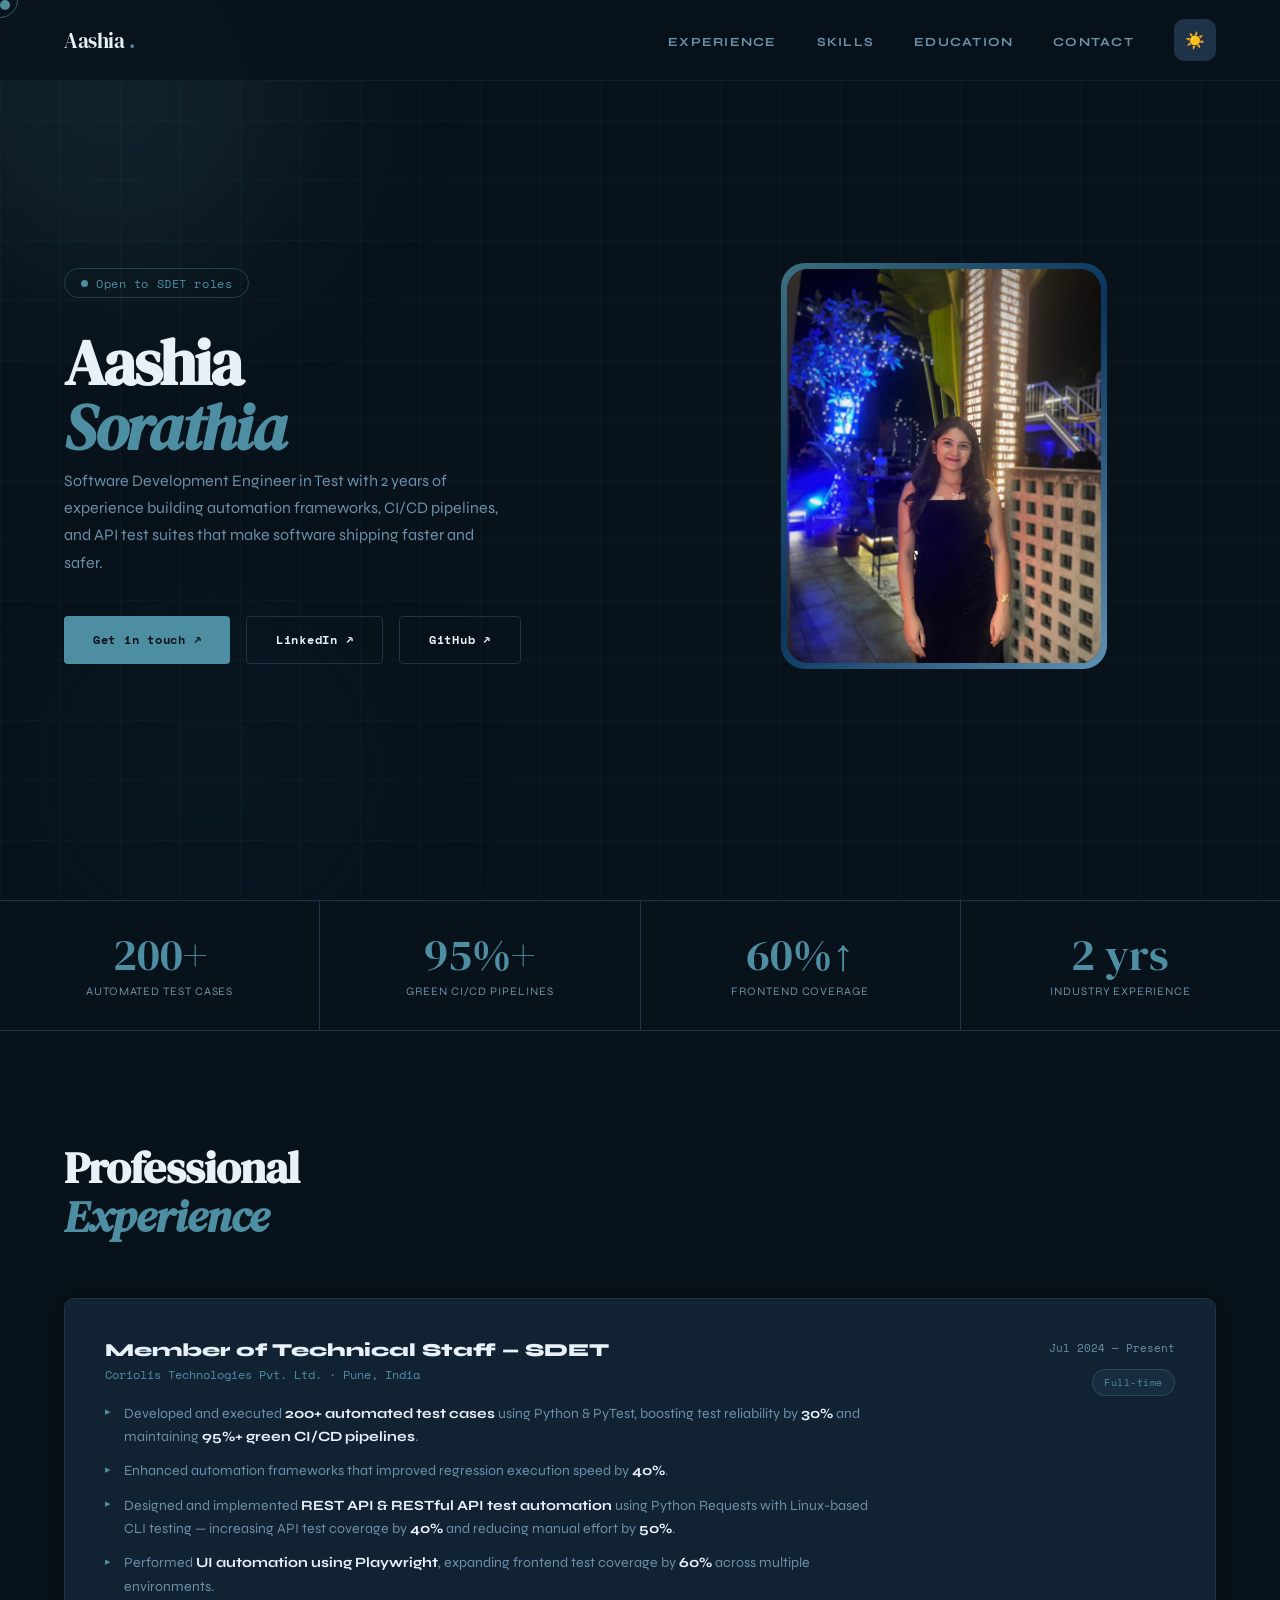
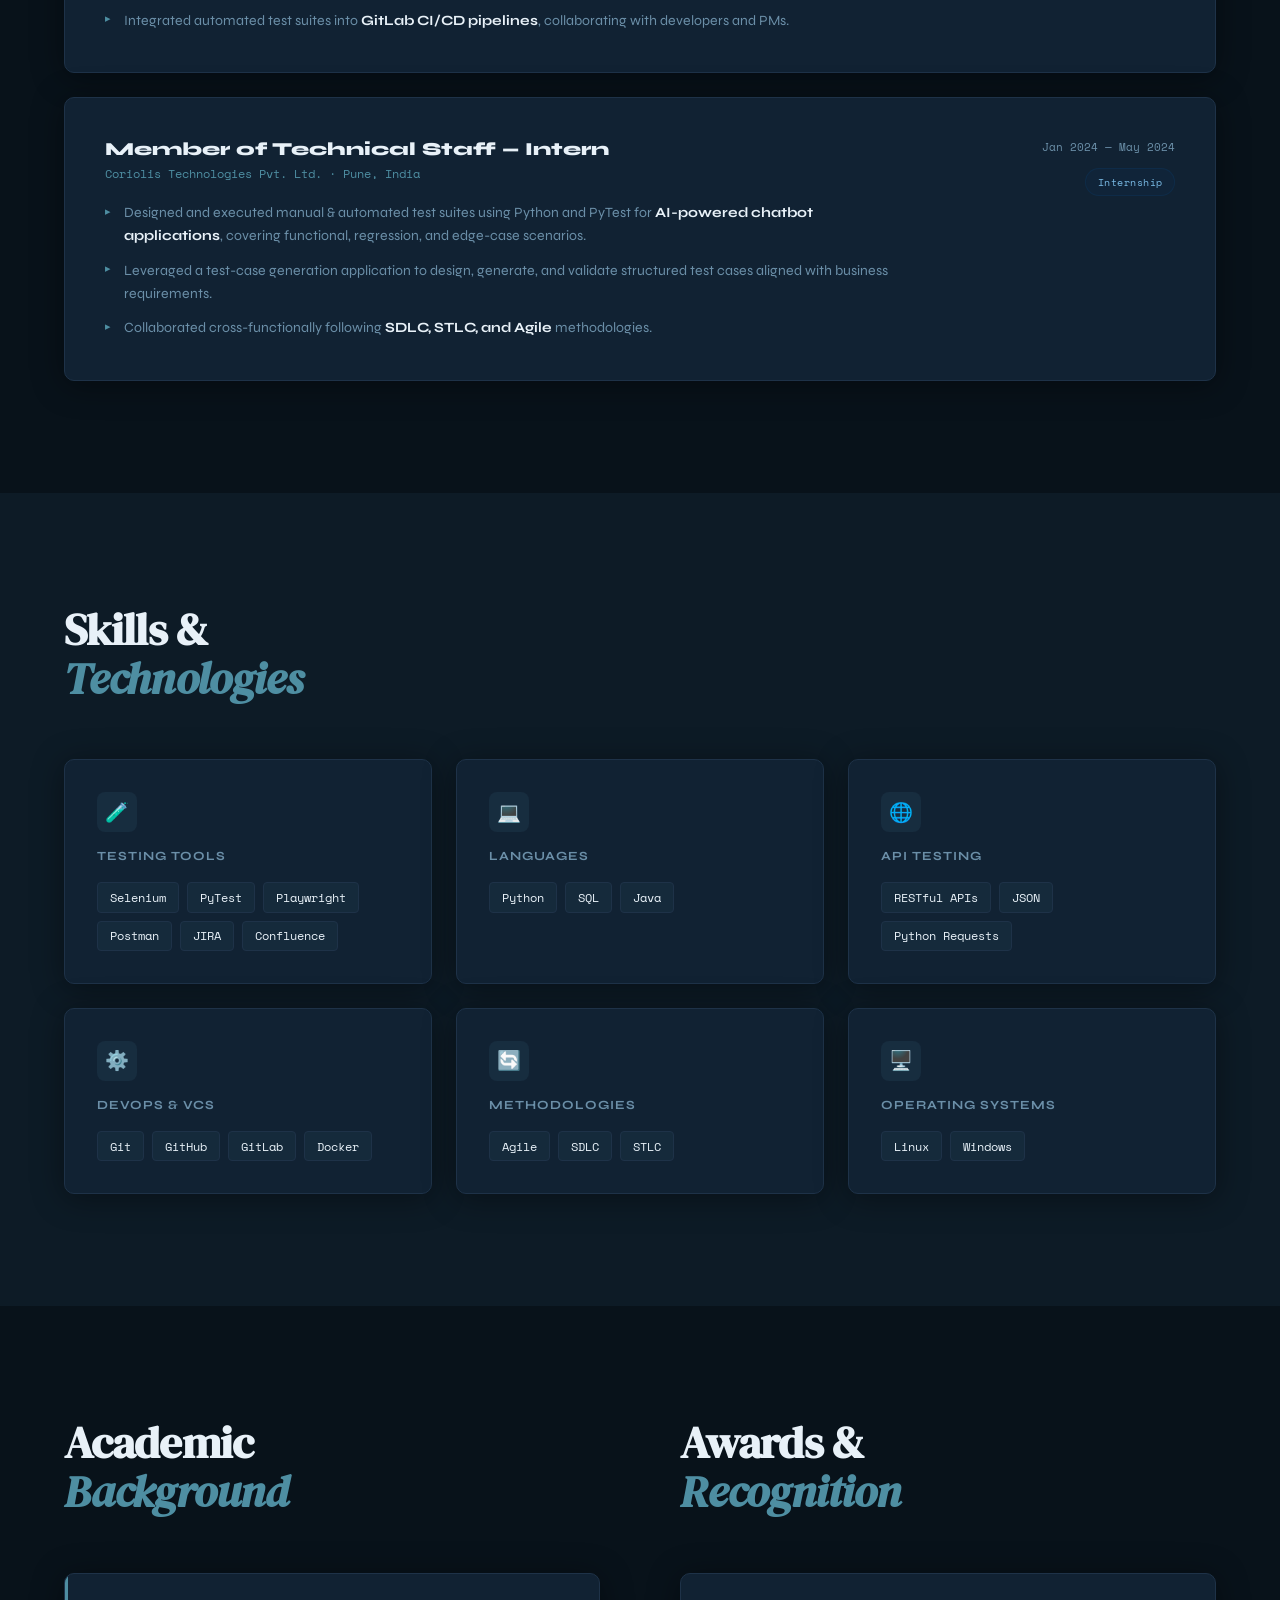
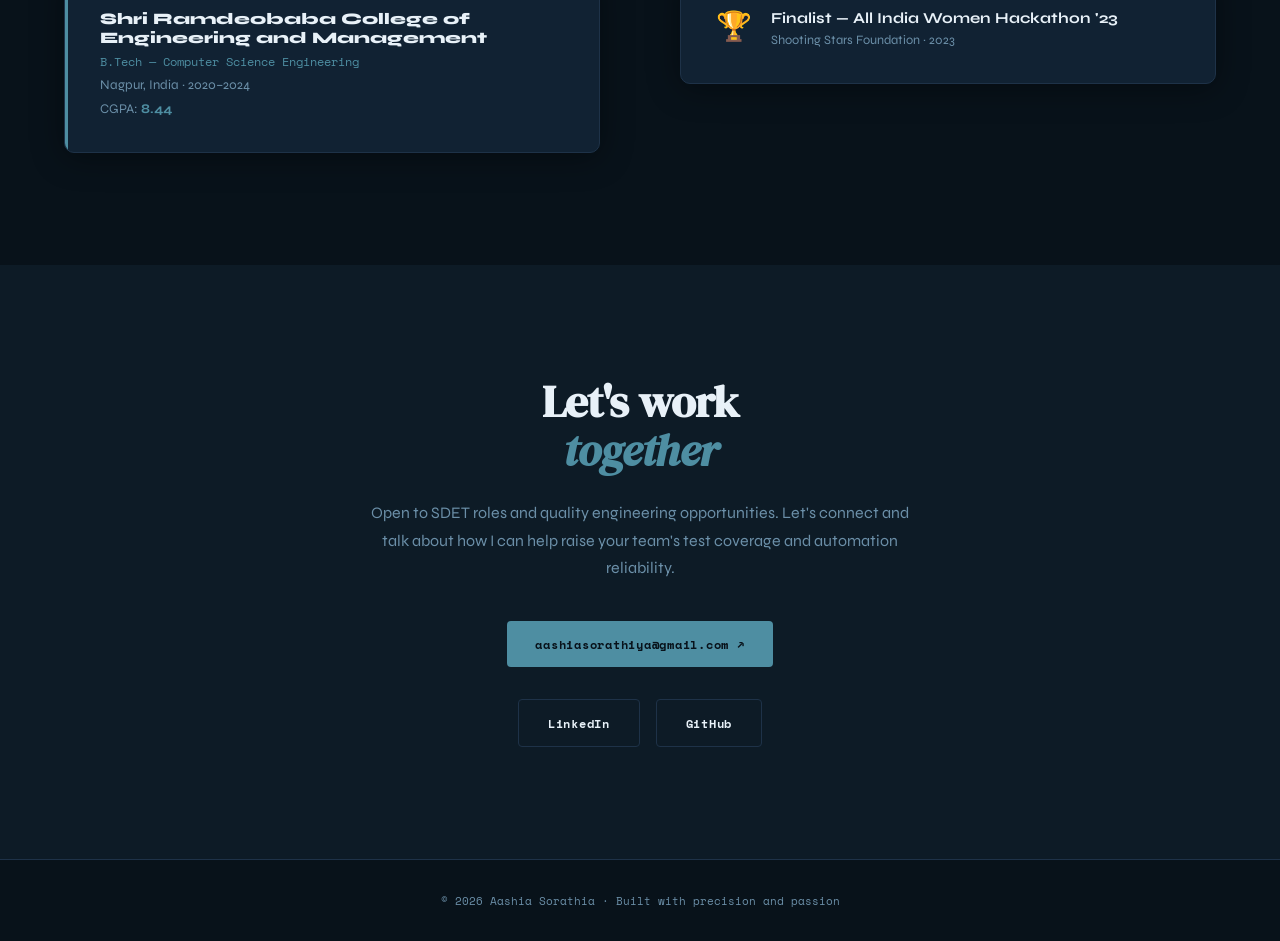
==== commit dfc49602: "Update index.html" ====
--- a/index.html
+++ b/index.html
@@ -501,7 +501,6 @@
     <div class="contact-links">
       <a href="https://www.linkedin.com/in/aashia-sorathia-327803216/" target="_blank" class="btn btn-ghost">LinkedIn</a>
       <a href="https://github.com/aashiasorathia" target="_blank" class="btn btn-ghost">GitHub</a>
-      <a href="tel:+918390579968" class="btn btn-ghost">+91 8390579968</a>
     </div>
   </div>
 </section>
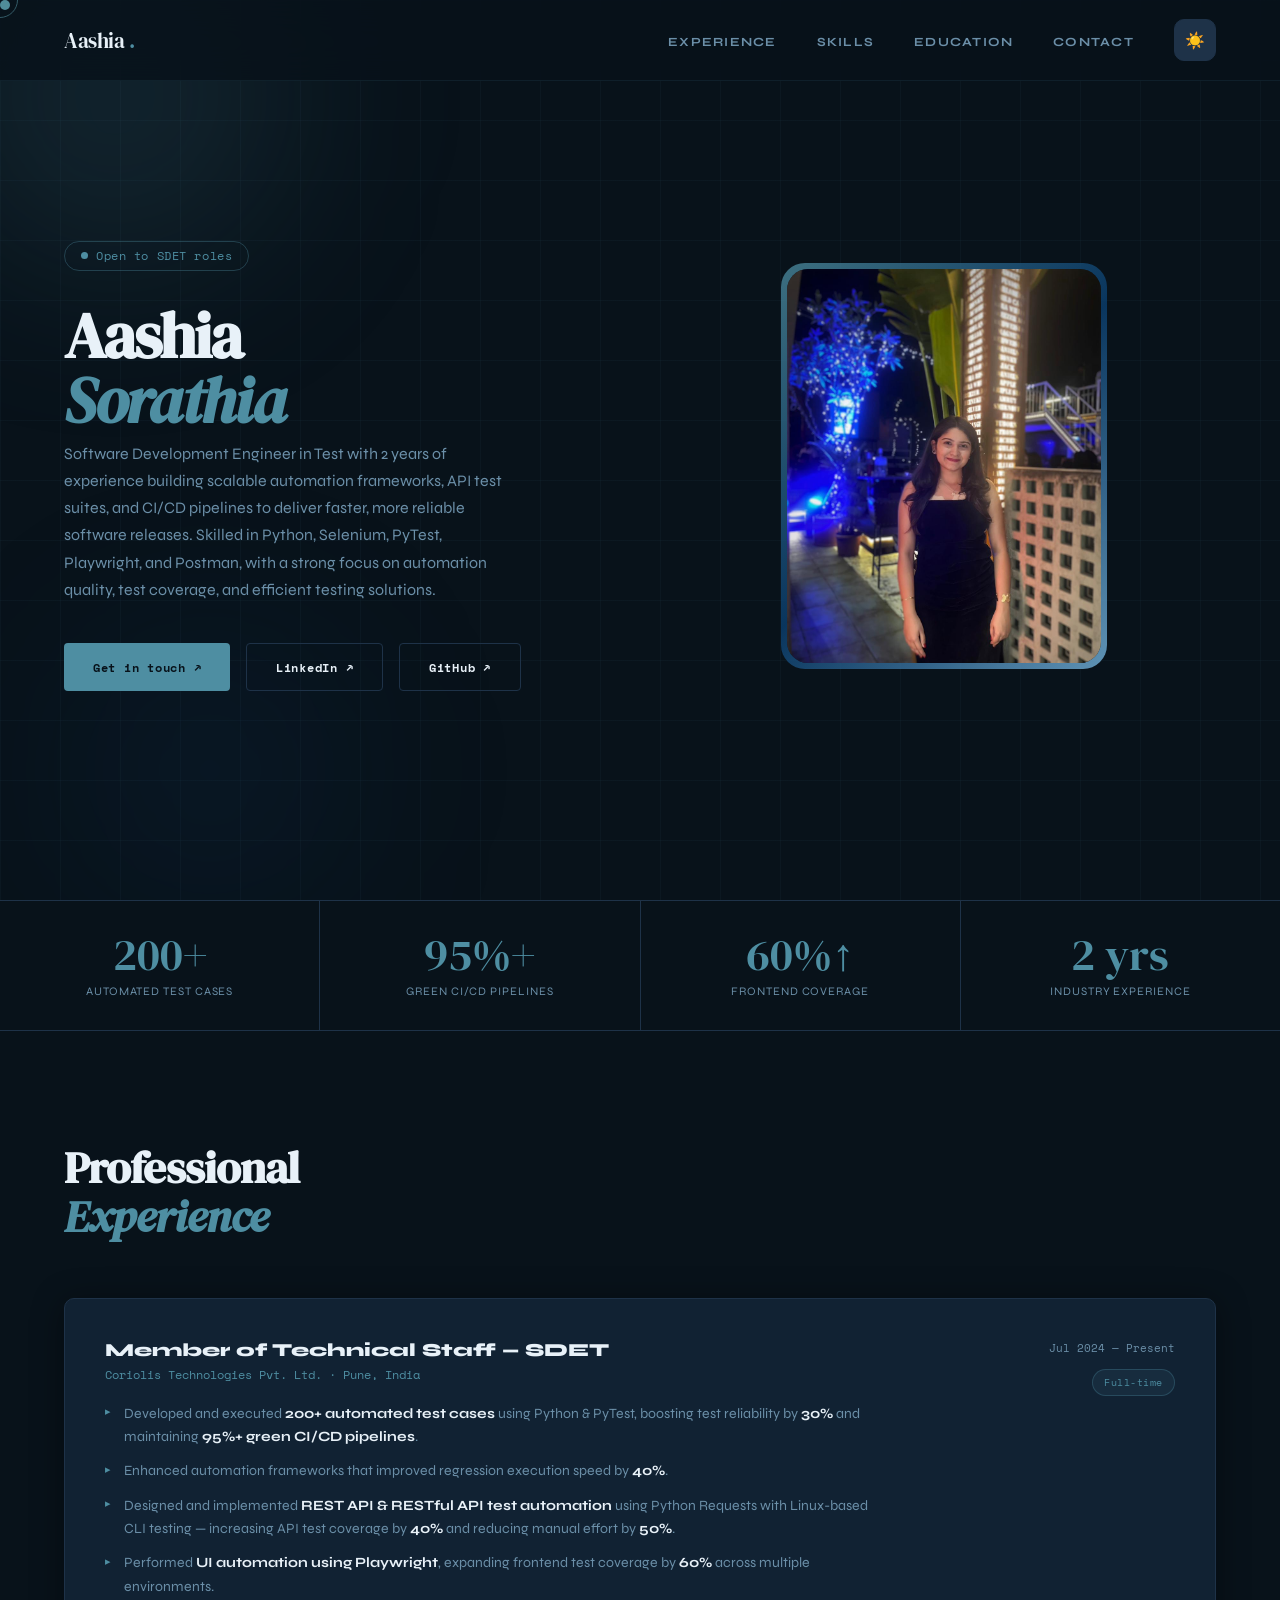
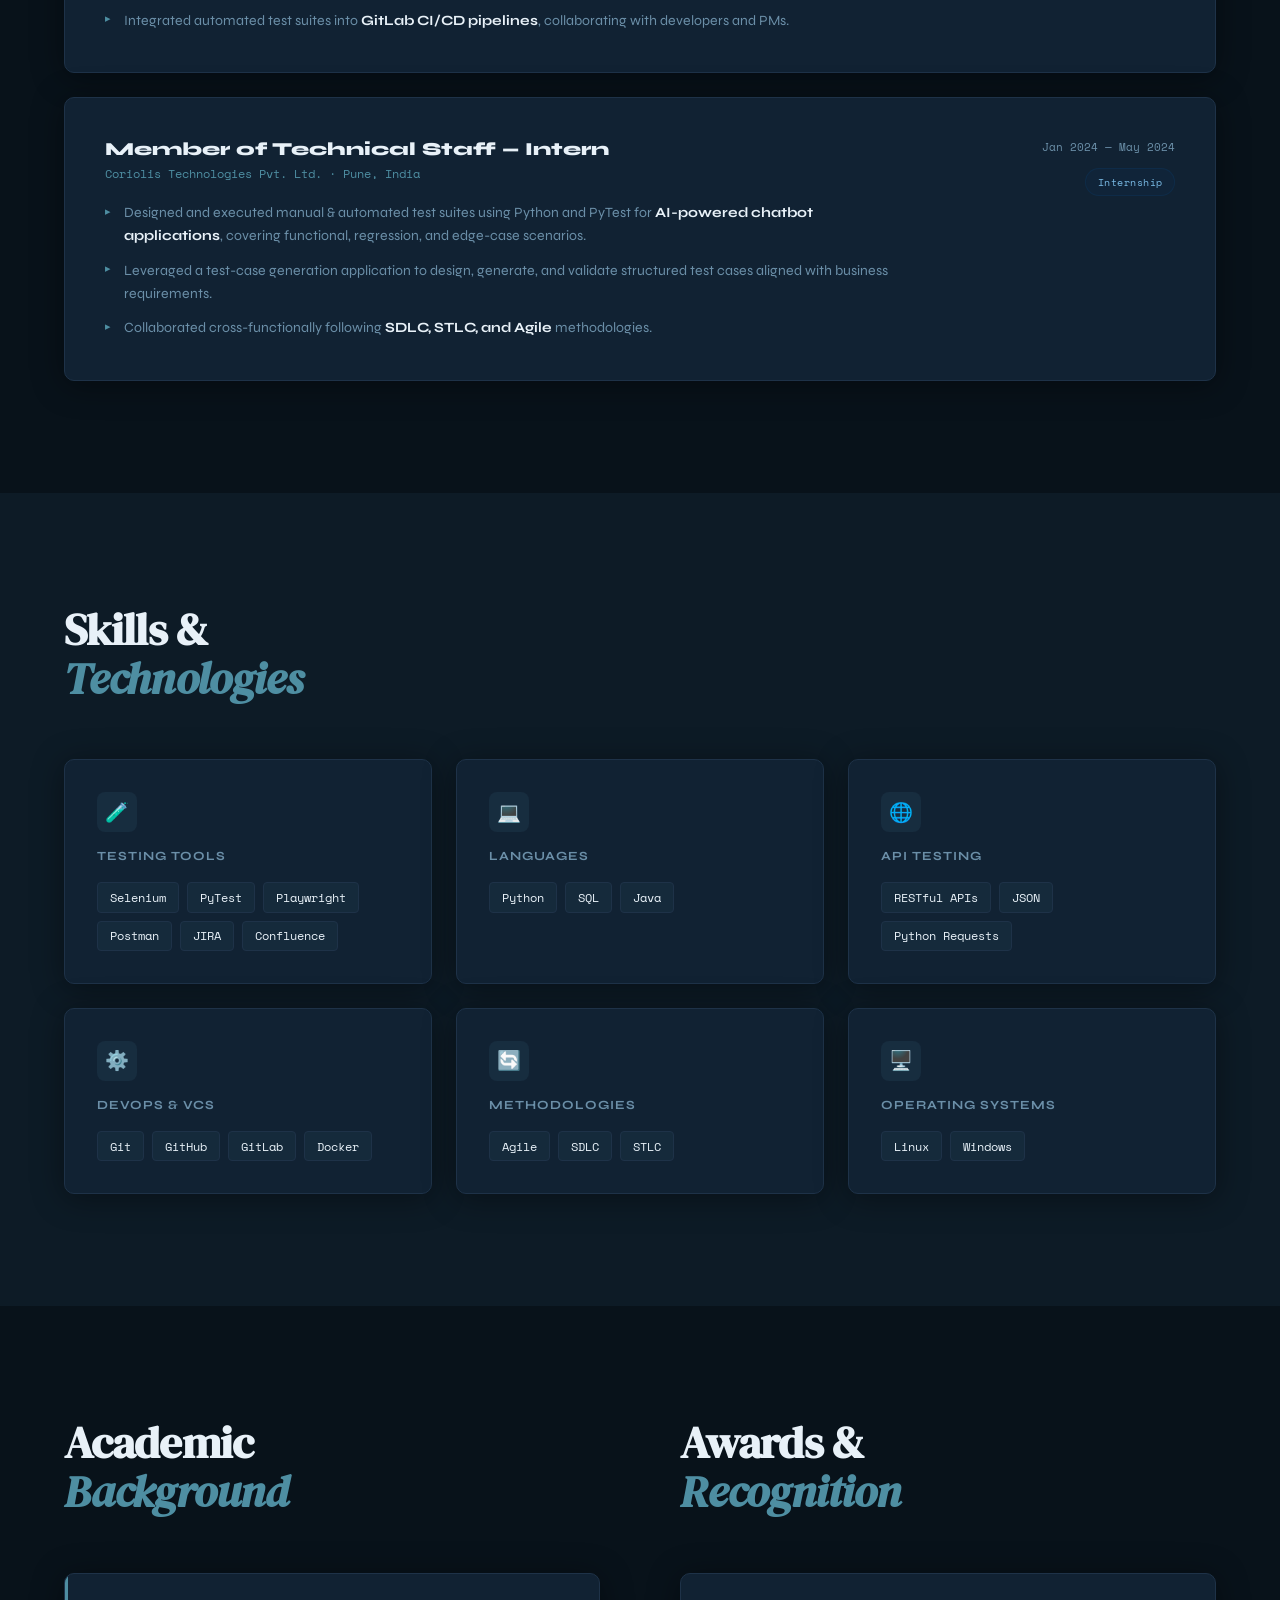
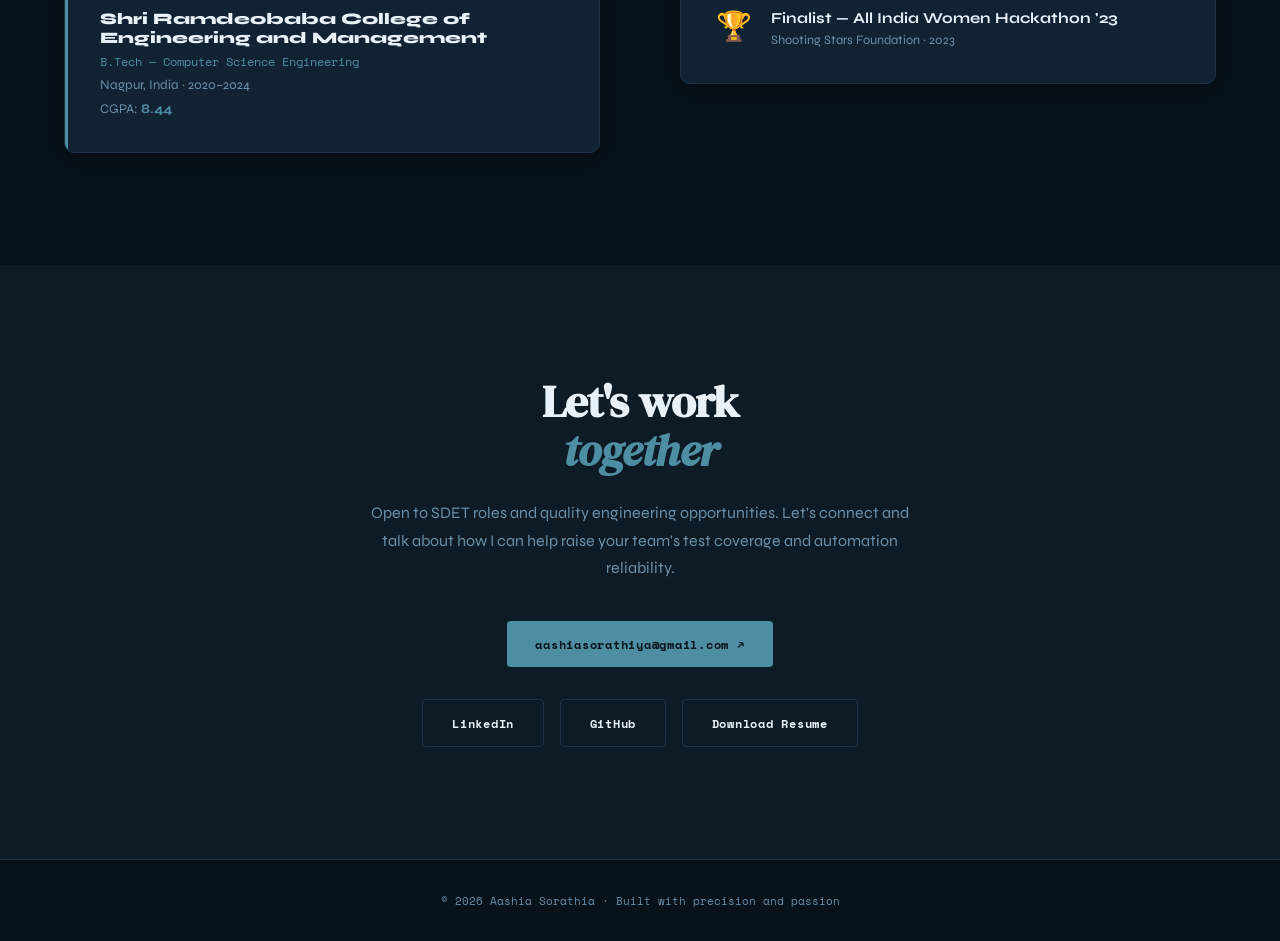
==== commit ad3b57af: "portfolio-changes" ====
--- a/index.html
+++ b/index.html
@@ -396,7 +396,7 @@
     <div class="hero-tag">Open to SDET roles</div>
     <h1>Aashia<br><em>Sorathia</em></h1>
     <p class="hero-sub">
-      Software Development Engineer in Test with 2 years of experience building automation frameworks, CI/CD pipelines, and API test suites that make software shipping faster and safer.
+     Software Development Engineer in Test with 2 years of experience building scalable automation frameworks, API test suites, and CI/CD pipelines to deliver faster, more reliable software releases. Skilled in Python, Selenium, PyTest, Playwright, and Postman, with a strong focus on automation quality, test coverage, and efficient testing solutions.
     </p>
     <div class="hero-cta">
       <a href="#contact" class="btn btn-primary">Get in touch ↗</a>
@@ -501,6 +501,7 @@
     <div class="contact-links">
       <a href="https://www.linkedin.com/in/aashia-sorathia-327803216/" target="_blank" class="btn btn-ghost">LinkedIn</a>
       <a href="https://github.com/aashiasorathia" target="_blank" class="btn btn-ghost">GitHub</a>
+       <a href="https://drive.google.com/file/d/1F1nkL0s7vVYu9fUDKlnR0TAlbJqkco1r/view?usp=sharing" target="_blank" class="btn btn-ghost">Download Resume</a>
     </div>
   </div>
 </section>
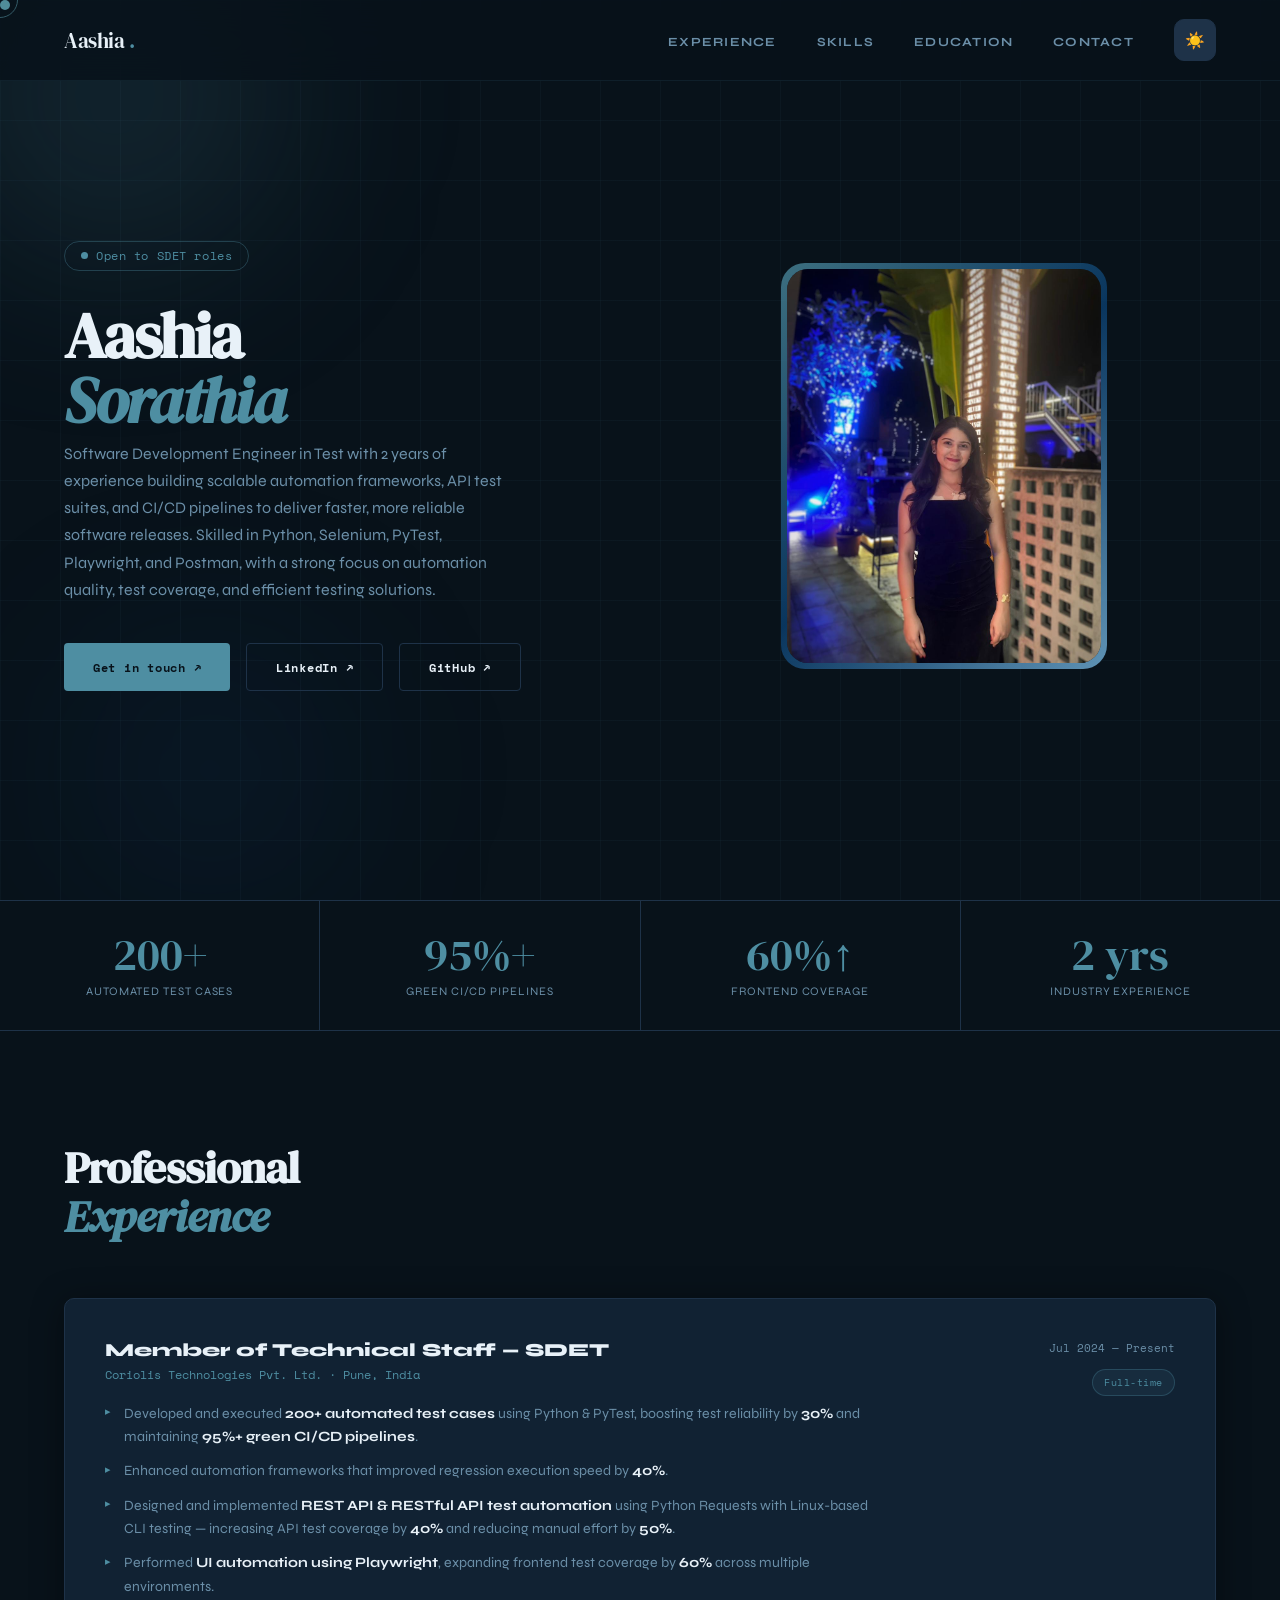
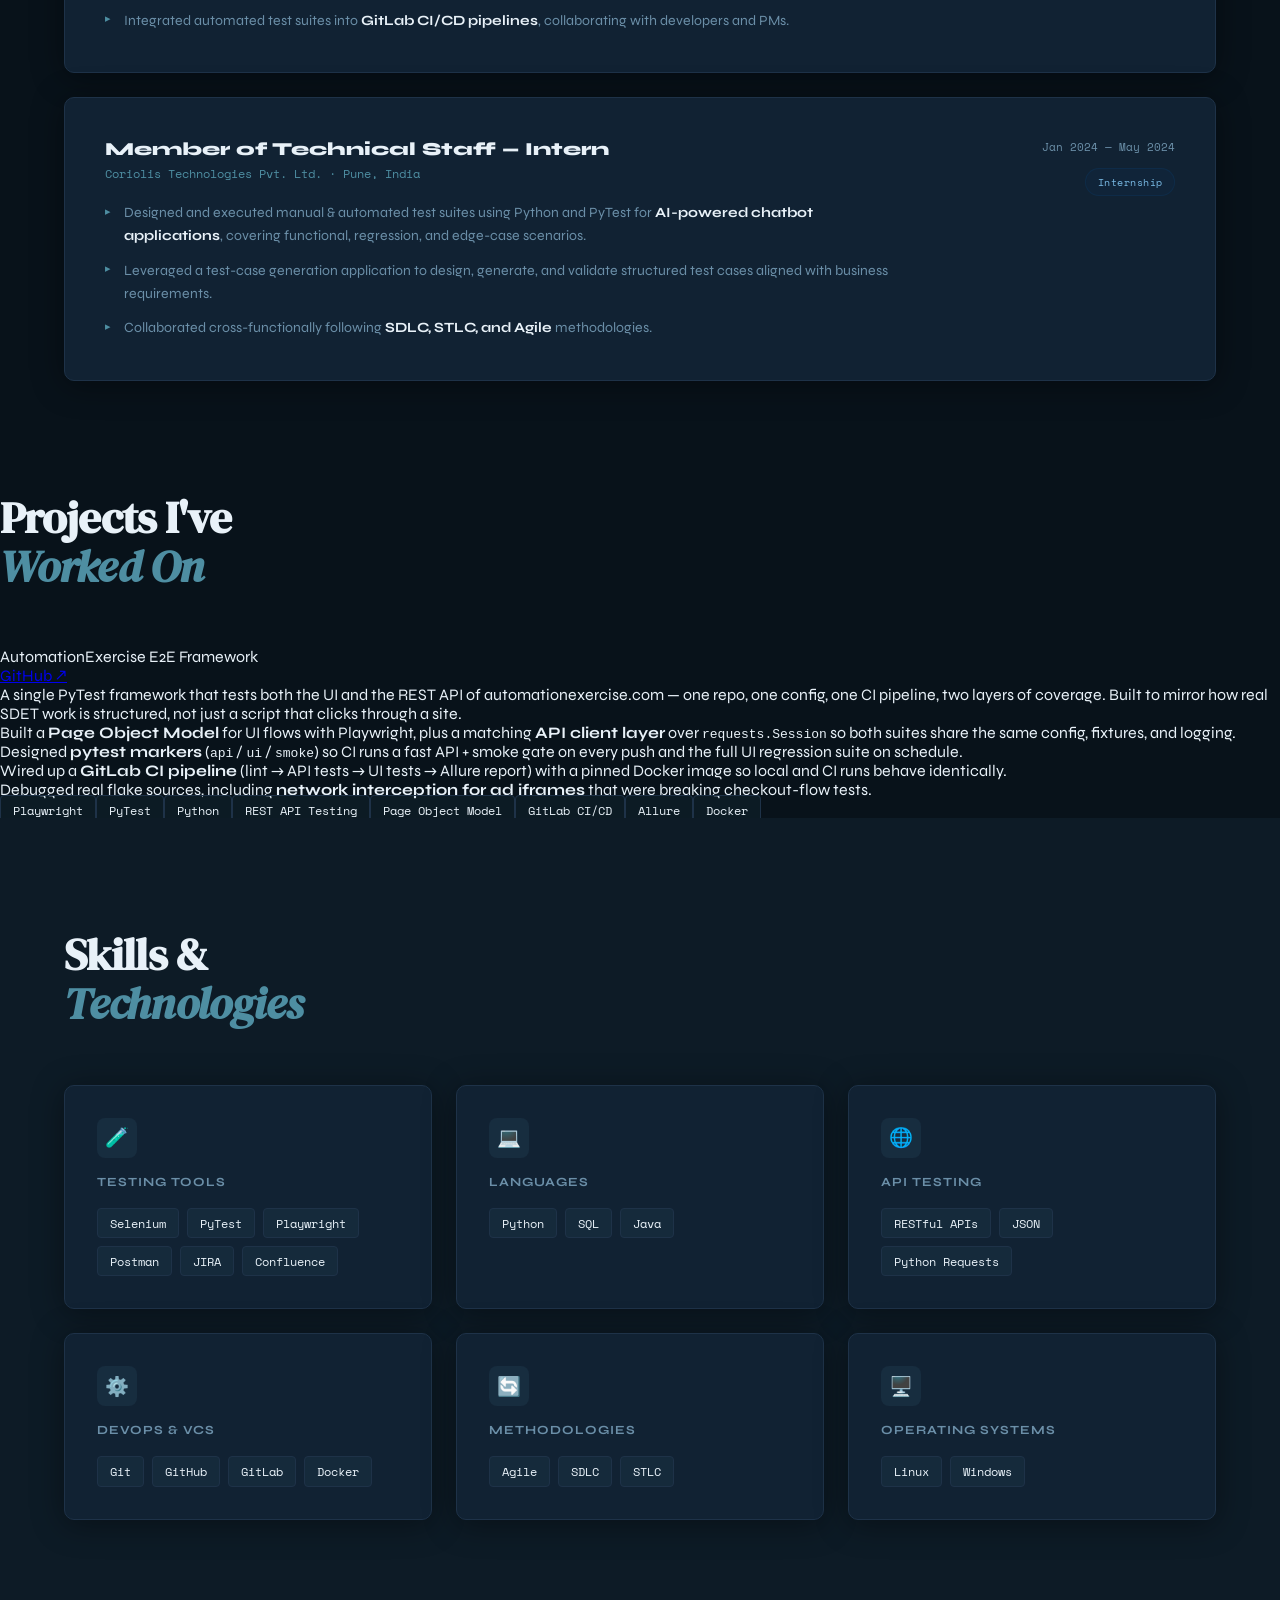
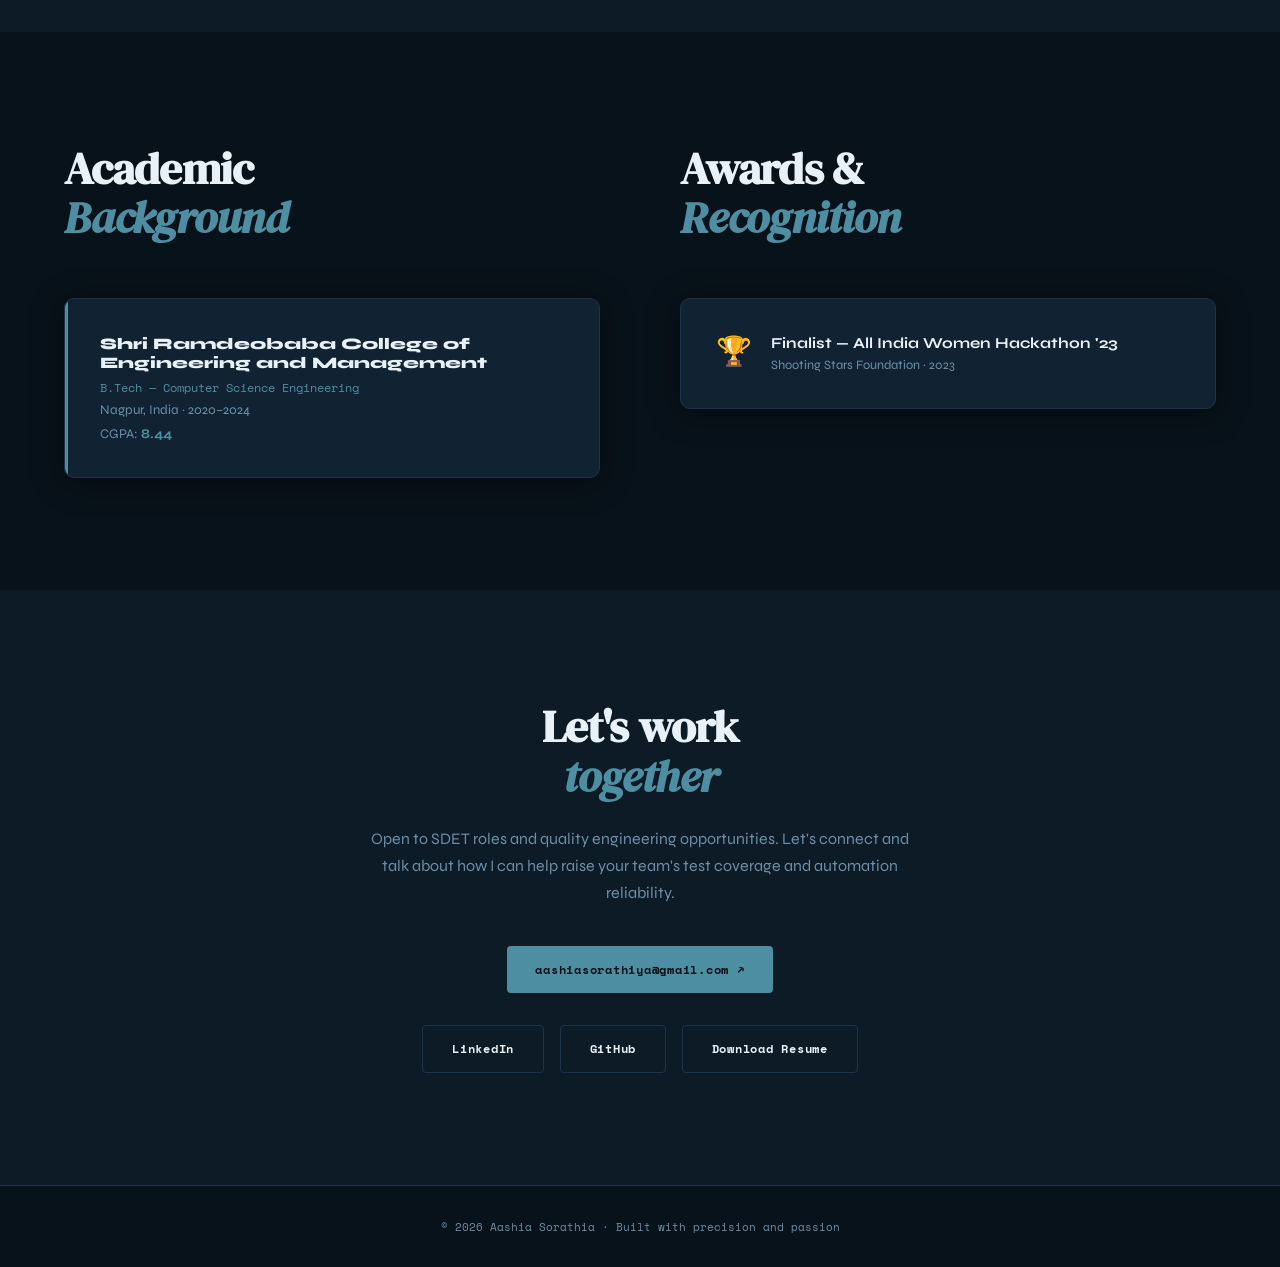
==== commit 264e0b42: "project changes" ====
--- a/index.html
+++ b/index.html
@@ -459,6 +459,32 @@
   </div>
 </section>
 
+<section id="projects">
+  <h2 class="section-title">Projects I've<br><em>Worked On</em></h2>
+  <div class="project-grid">
+    <div class="project-card fade-up">
+      <div class="project-head">
+        <div class="project-title">AutomationExercise E2E Framework</div>
+        <div class="project-links">
+          <a href="https://github.com/aashiasorathia/automationexercise-e2e-framework" target="_blank">GitHub ↗</a>
+        </div>
+      </div>
+      <p class="project-desc">
+        A single PyTest framework that tests both the UI and the REST API of automationexercise.com — one repo, one config, one CI pipeline, two layers of coverage. Built to mirror how real SDET work is structured, not just a script that clicks through a site.
+      </p>
+      <ul class="project-bullets">
+        <li>Built a <strong>Page Object Model</strong> for UI flows with Playwright, plus a matching <strong>API client layer</strong> over <code>requests.Session</code> so both suites share the same config, fixtures, and logging.</li>
+        <li>Designed <strong>pytest markers</strong> (<code>api</code> / <code>ui</code> / <code>smoke</code>) so CI runs a fast API + smoke gate on every push and the full UI regression suite on schedule.</li>
+        <li>Wired up a <strong>GitLab CI pipeline</strong> (lint → API tests → UI tests → Allure report) with a pinned Docker image so local and CI runs behave identically.</li>
+        <li>Debugged real flake sources, including <strong>network interception for ad iframes</strong> that were breaking checkout-flow tests.</li>
+      </ul>
+      <div class="project-tags">
+        <span class="skill-tag">Playwright</span><span class="skill-tag">PyTest</span><span class="skill-tag">Python</span><span class="skill-tag">REST API Testing</span><span class="skill-tag">Page Object Model</span><span class="skill-tag">GitLab CI/CD</span><span class="skill-tag">Allure</span><span class="skill-tag">Docker</span>
+      </div>
+    </div>
+  </div>
+</section>
+
 <section id="skills">
   <h2 class="section-title">Skills &amp;<br><em>Technologies</em></h2>
   <div class="skills-grid">
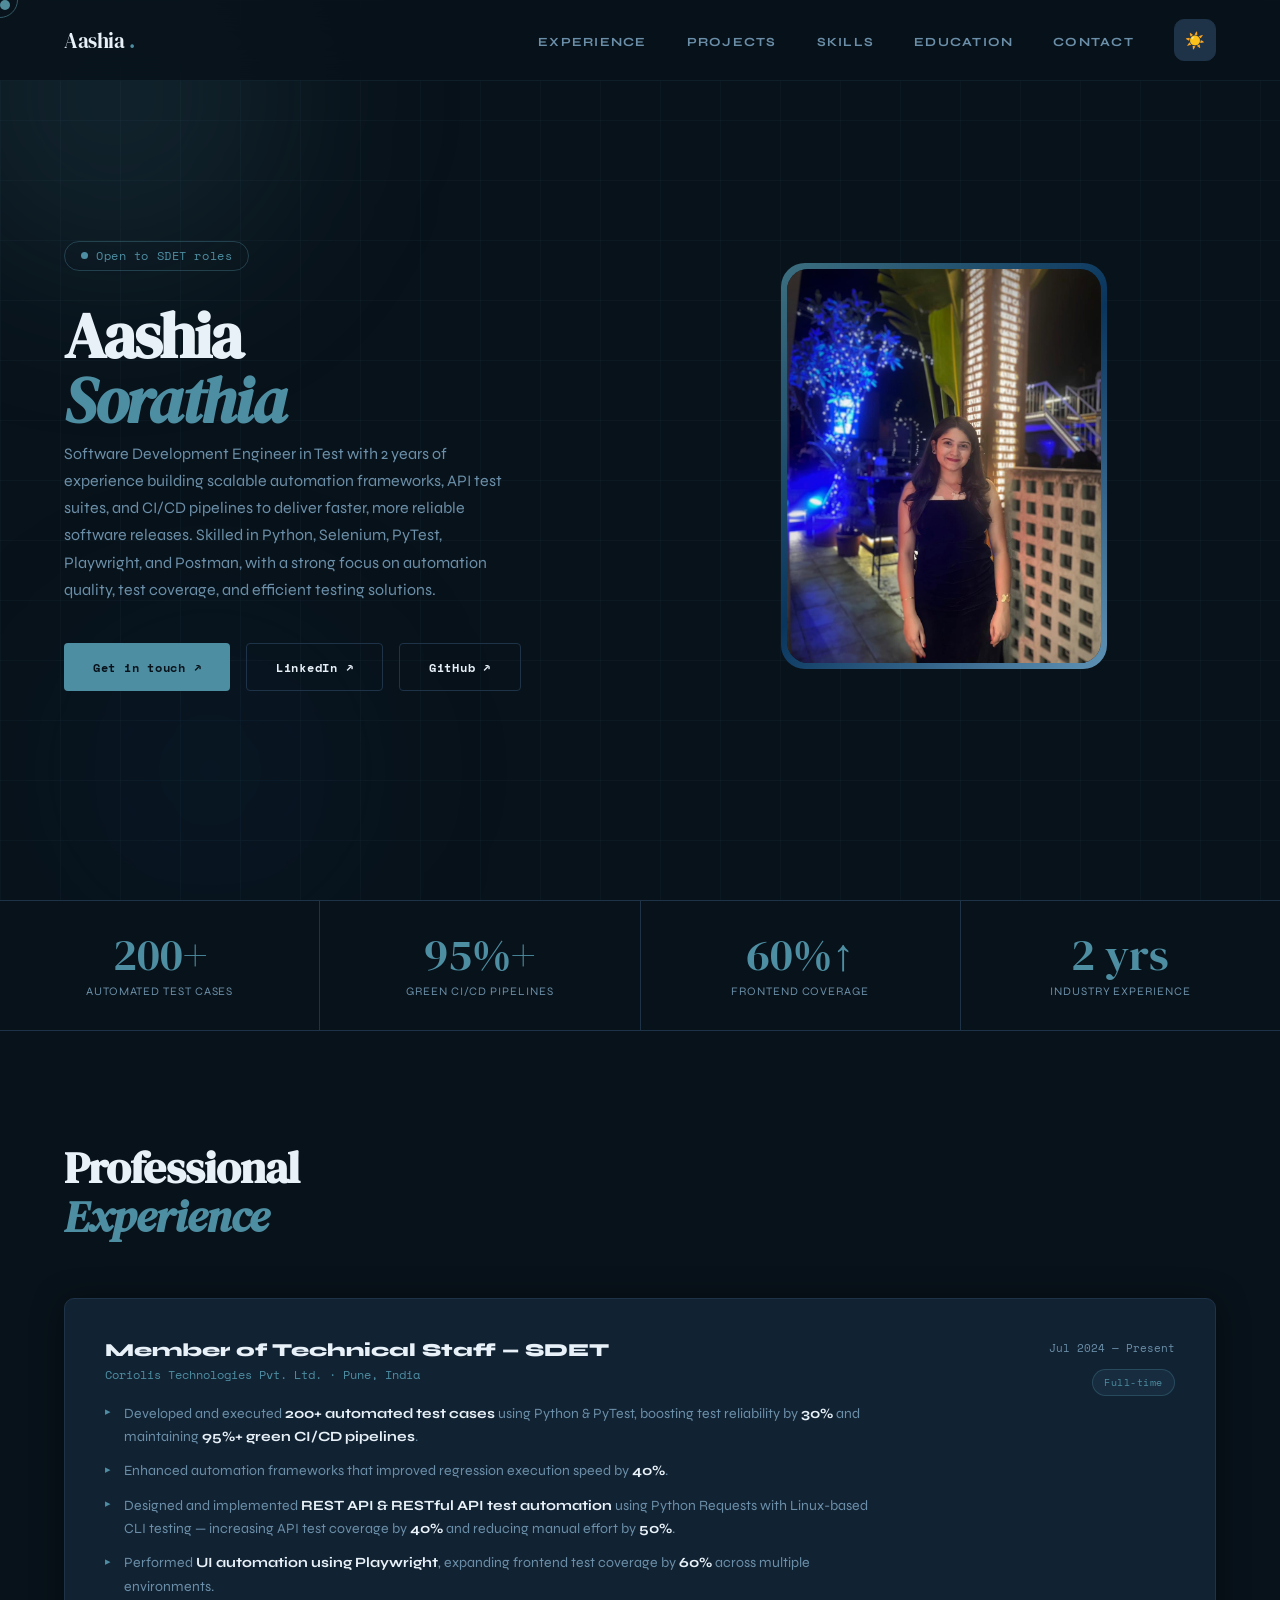
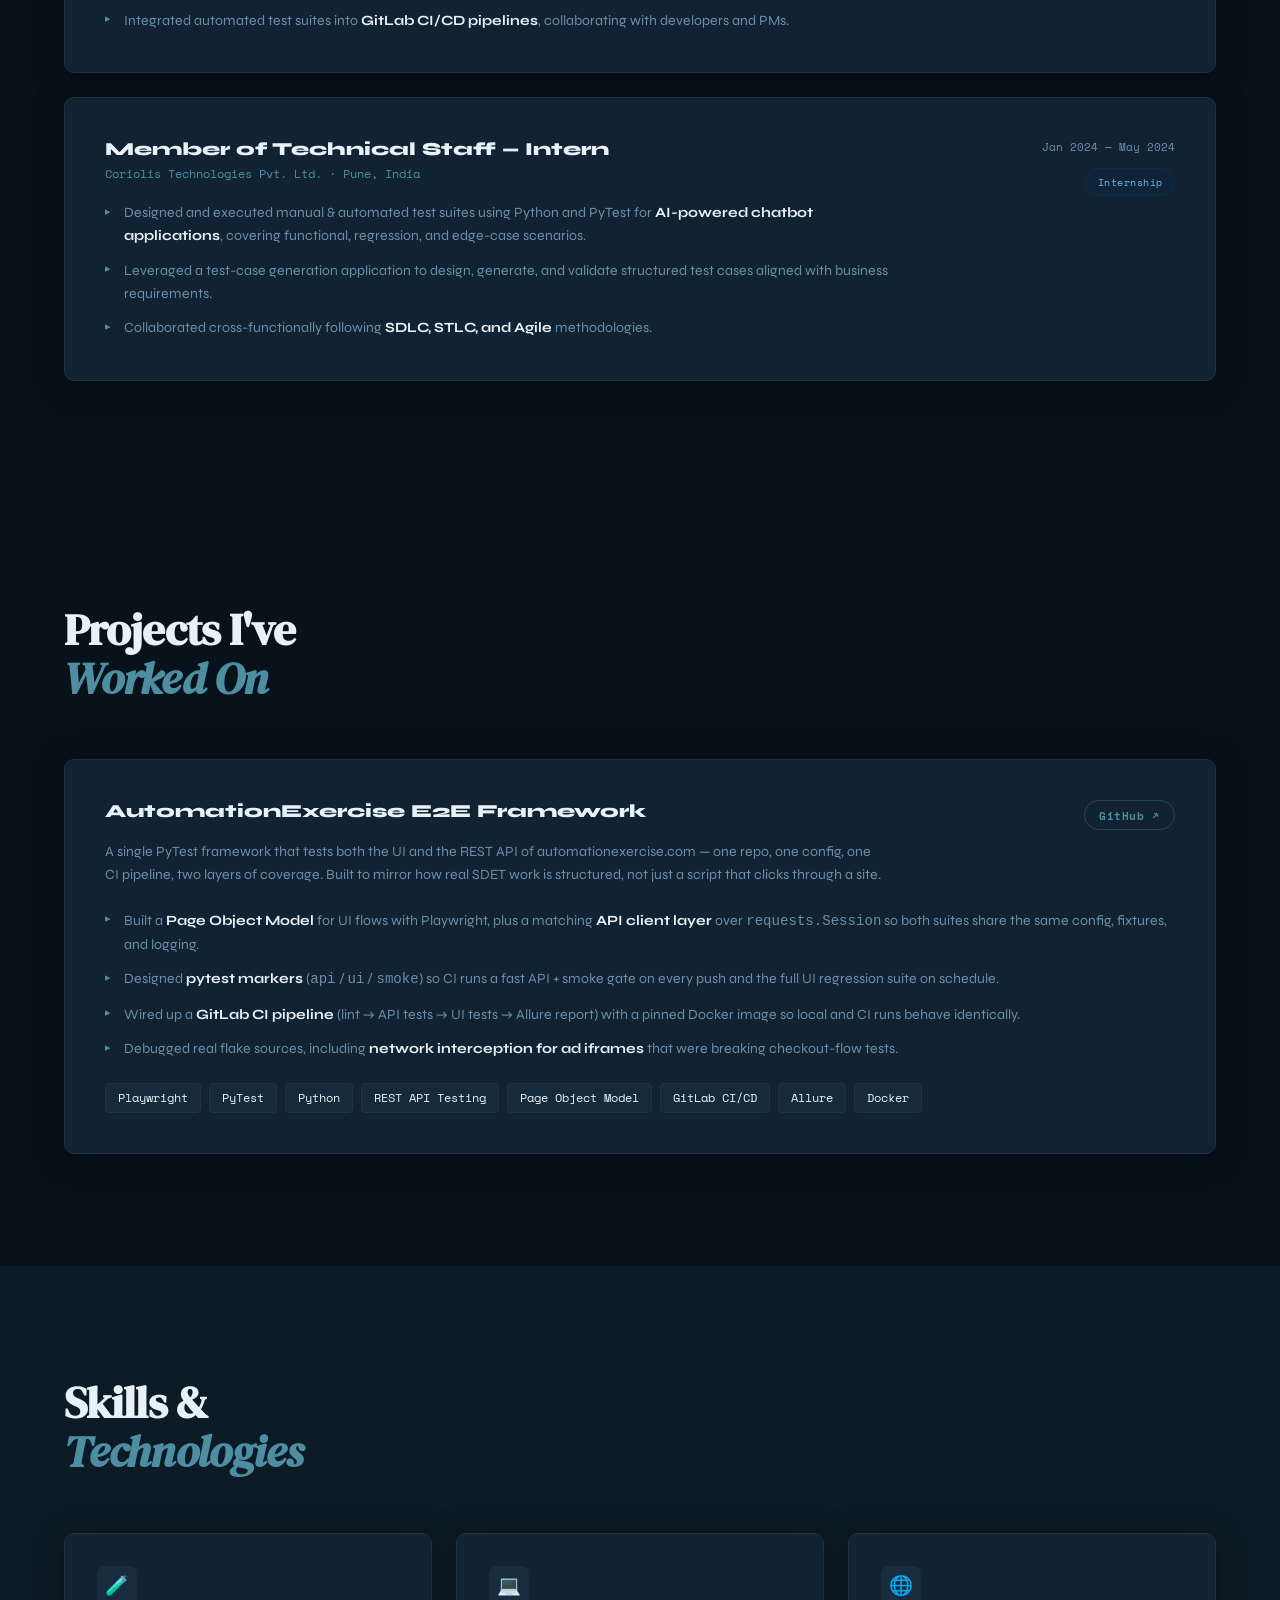
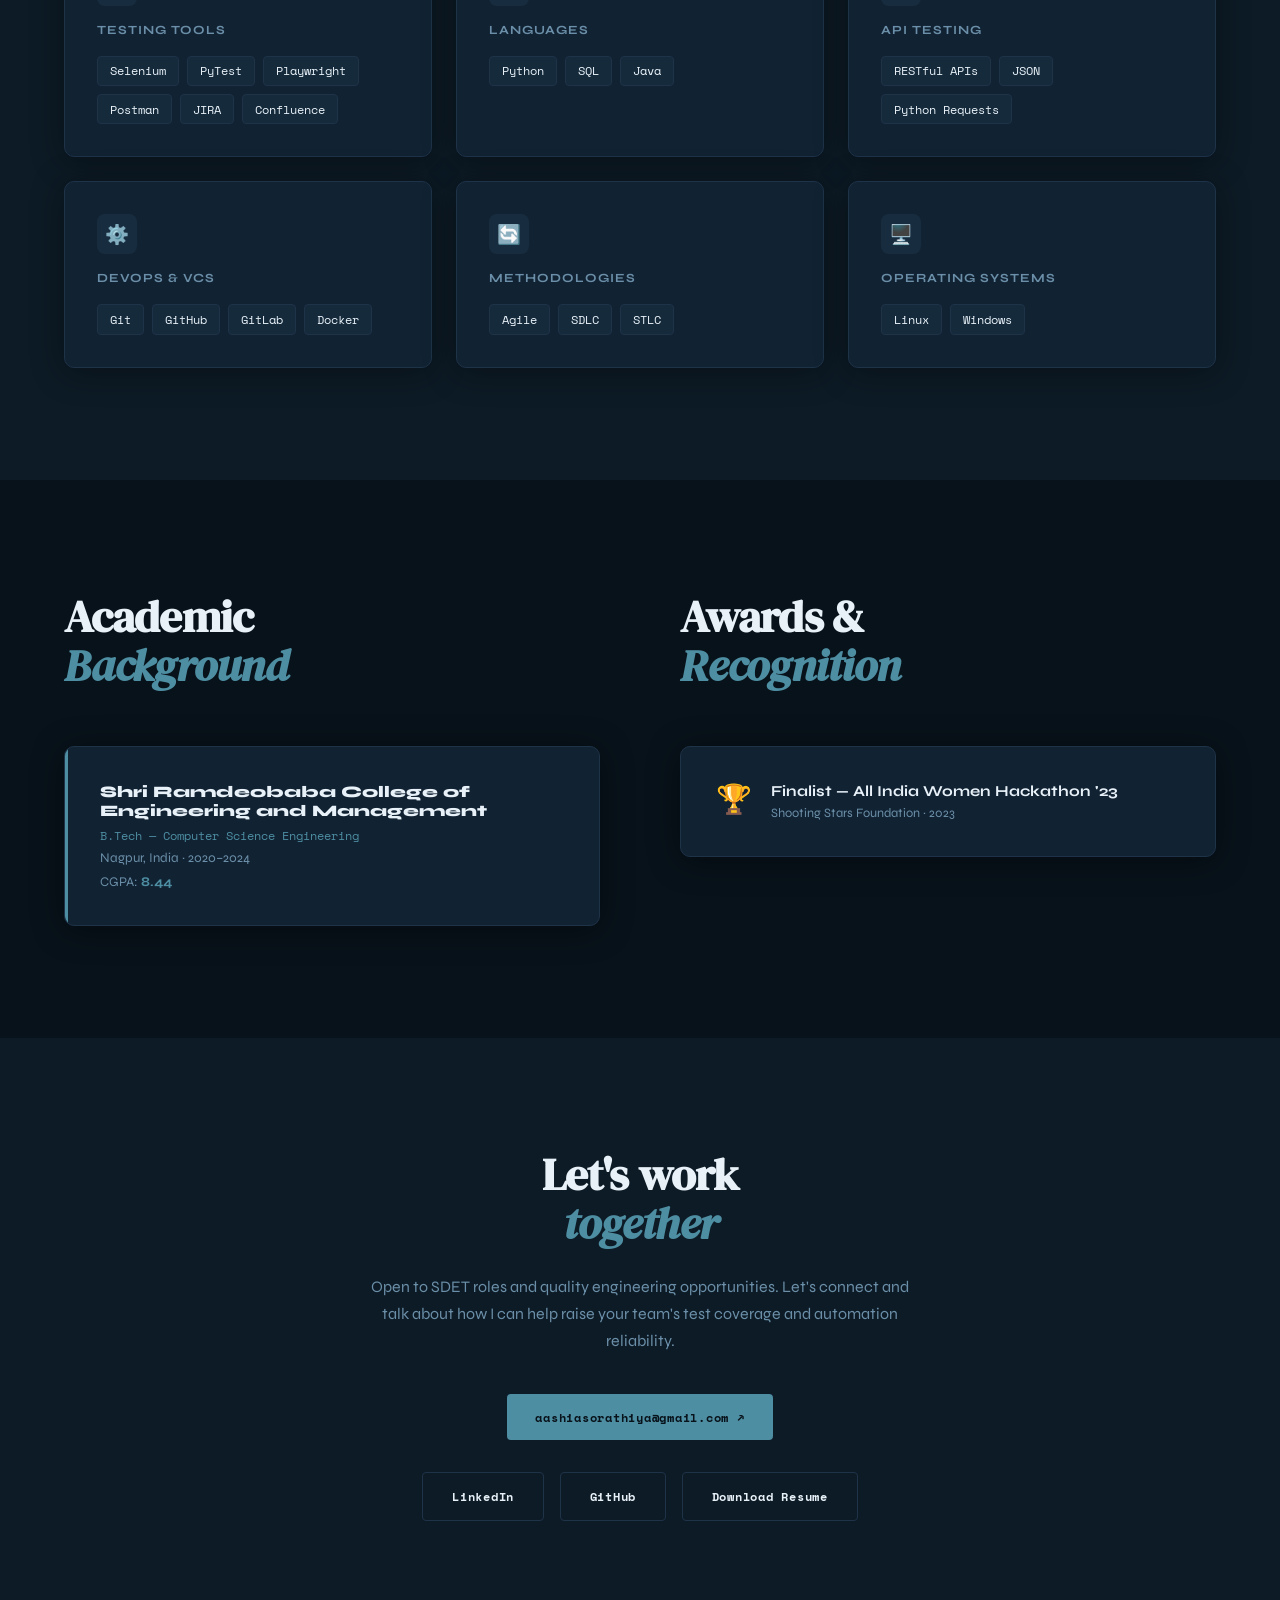
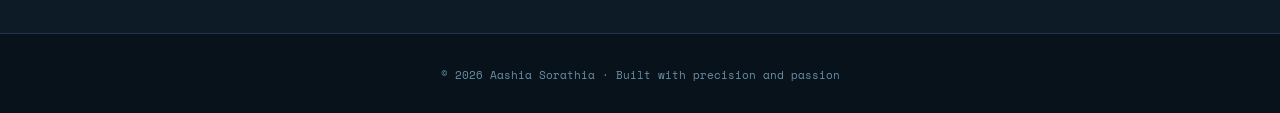
==== commit c06ea594: "project changes" ====
--- a/index.html
+++ b/index.html
@@ -279,6 +279,45 @@
     background: rgba(10,65,116,0.1); color: var(--accent3);
     border-color: rgba(10,65,116,0.25);
   }
+  /* ── PROJECTS ── */
+  #projects { padding: 7rem 4rem; }
+  .project-grid { display: grid; gap: 1.5rem; }
+  .project-card {
+    background: var(--card); border: 1px solid var(--border);
+    border-radius: 10px; padding: 2.5rem;
+    transition: border-color 0.2s, transform 0.2s, background 0.4s;
+    box-shadow: var(--shadow);
+  }
+  .project-card:hover { border-color: var(--accent); transform: translateY(-3px); }
+  .project-head {
+    display: flex; justify-content: space-between; align-items: flex-start;
+    gap: 1.5rem; margin-bottom: 0.6rem; flex-wrap: wrap;
+  }
+  .project-title { font-size: 1.15rem; font-weight: 800; }
+  .project-links { display: flex; gap: 0.7rem; flex-shrink: 0; }
+  .project-links a {
+    font-family: 'Space Mono', monospace; font-size: 0.7rem;
+    font-weight: 700; letter-spacing: 0.05em; color: var(--accent);
+    border: 1px solid rgba(78,142,162,0.35); border-radius: 100px;
+    padding: 0.35rem 0.9rem; text-decoration: none; transition: all 0.2s;
+  }
+  .project-links a:hover { background: var(--accent); color: #fff; }
+  [data-theme="dark"] .project-links a:hover { color: #08121a; }
+  .project-desc {
+    font-size: 0.88rem; color: var(--muted); line-height: 1.65;
+    margin-bottom: 1.4rem; max-width: 780px;
+  }
+  .project-bullets { list-style: none; display: flex; flex-direction: column; gap: 0.7rem; margin-bottom: 1.4rem; }
+  .project-bullets li {
+    font-size: 0.88rem; color: var(--muted);
+    line-height: 1.65; padding-left: 1.2rem; position: relative;
+  }
+  .project-bullets li::before {
+    content: '▸'; position: absolute; left: 0;
+    color: var(--accent); font-size: 0.7rem; top: 0.12em;
+  }
+  .project-bullets strong { color: var(--text); }
+  .project-tags { display: flex; flex-wrap: wrap; gap: 0.5rem; }
 
   /* ── SKILLS ── */
   .skills-grid { display: grid; grid-template-columns: repeat(3,1fr); gap: 1.5rem; margin-top: 3.5rem; }
@@ -357,11 +396,12 @@
     .hero-right { order: -1; margin-bottom: 2rem; }
     .hero-photo-wrap { width: 200px; height: 250px; }
     .stats-bar { grid-template-columns: 1fr 1fr; }
-    #experience, #skills, #contact { padding: 5rem 1.5rem; }
+    #experience, #projects, #skills, #contact { padding: 5rem 1.5rem; }
     .skills-grid { grid-template-columns: 1fr 1fr; }
     #edu-ach { grid-template-columns: 1fr; padding: 5rem 1.5rem; gap: 3rem; }
     .exp-card { grid-template-columns: 1fr; }
     .exp-meta { text-align: left; }
+    .project-head { flex-direction: column; }
   }
   @media (max-width: 500px) {
     .skills-grid { grid-template-columns: 1fr; }
@@ -379,6 +419,7 @@
   <div class="nav-right">
     <ul class="nav-links">
       <li><a href="#experience">Experience</a></li>
+      <li><a href="#projects">Projects</a></li>
       <li><a href="#skills">Skills</a></li>
       <li><a href="#edu-ach">Education</a></li>
       <li><a href="#contact">Contact</a></li>
